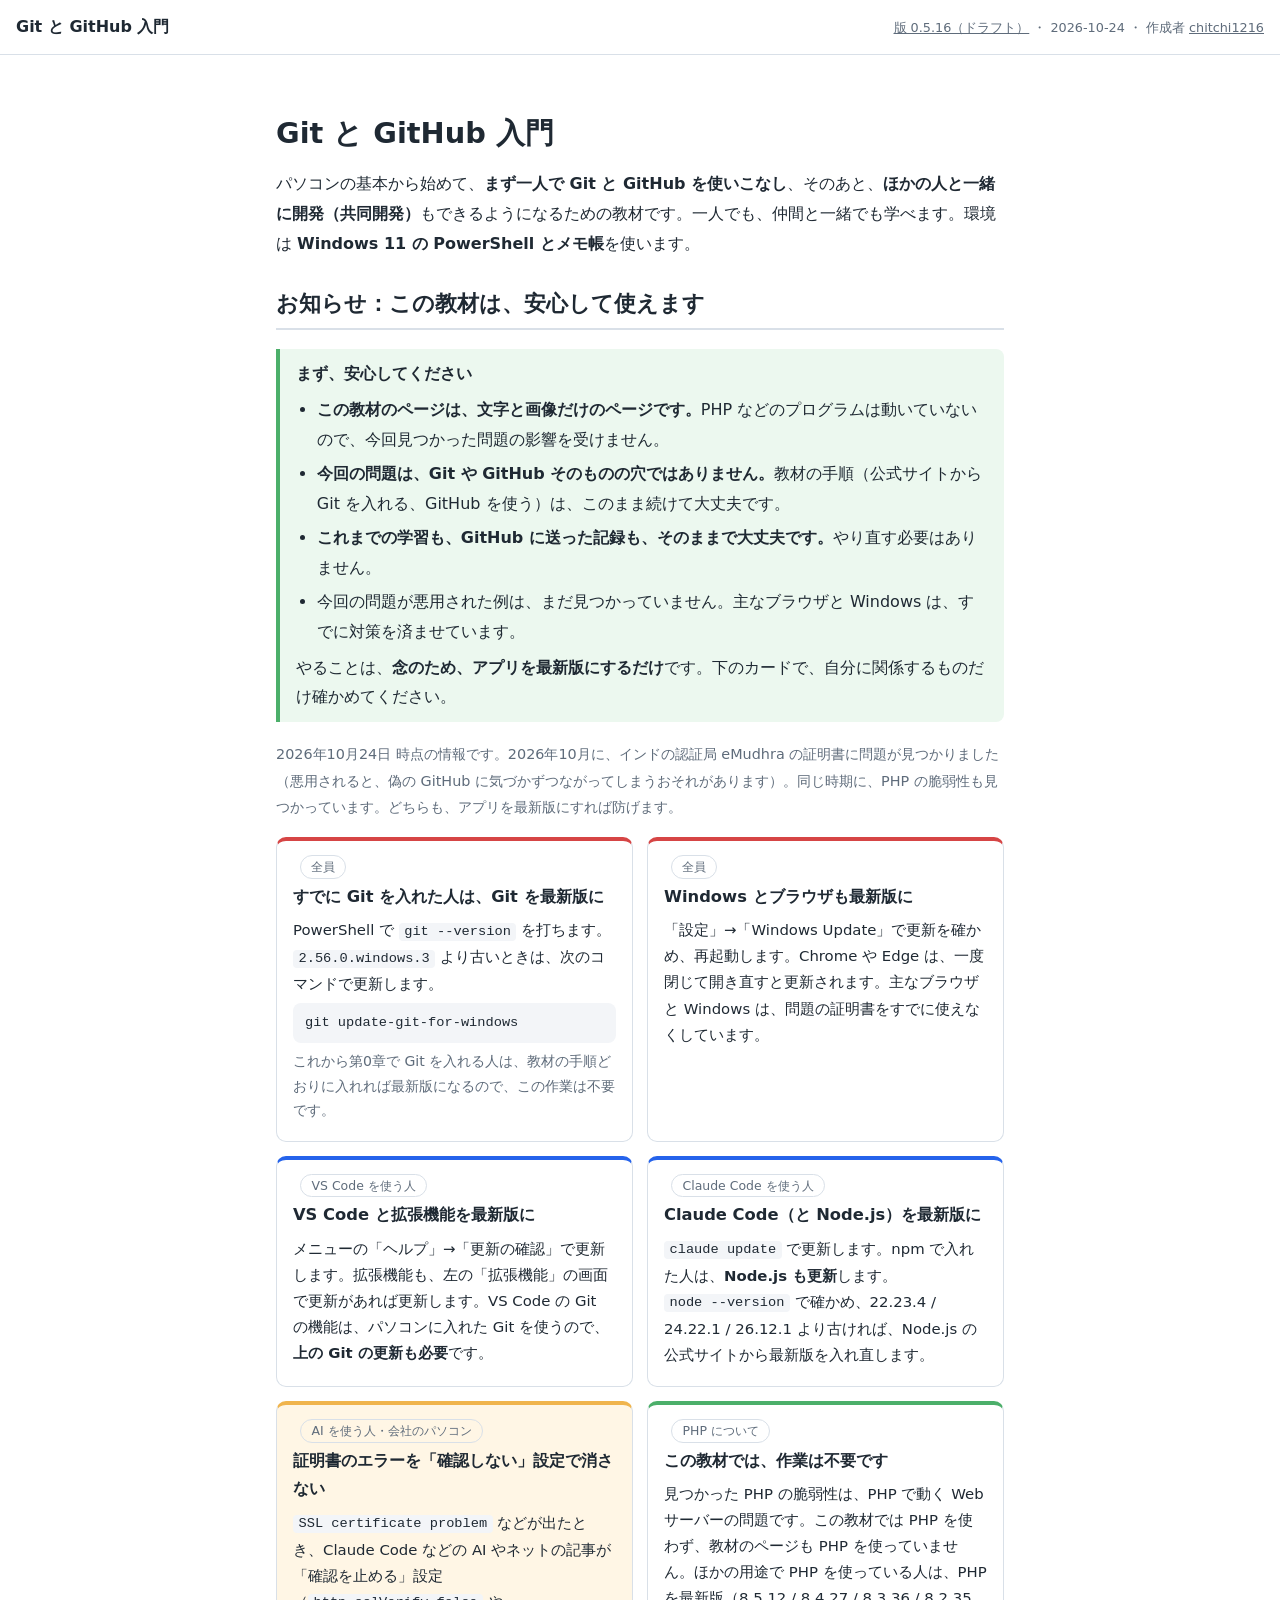
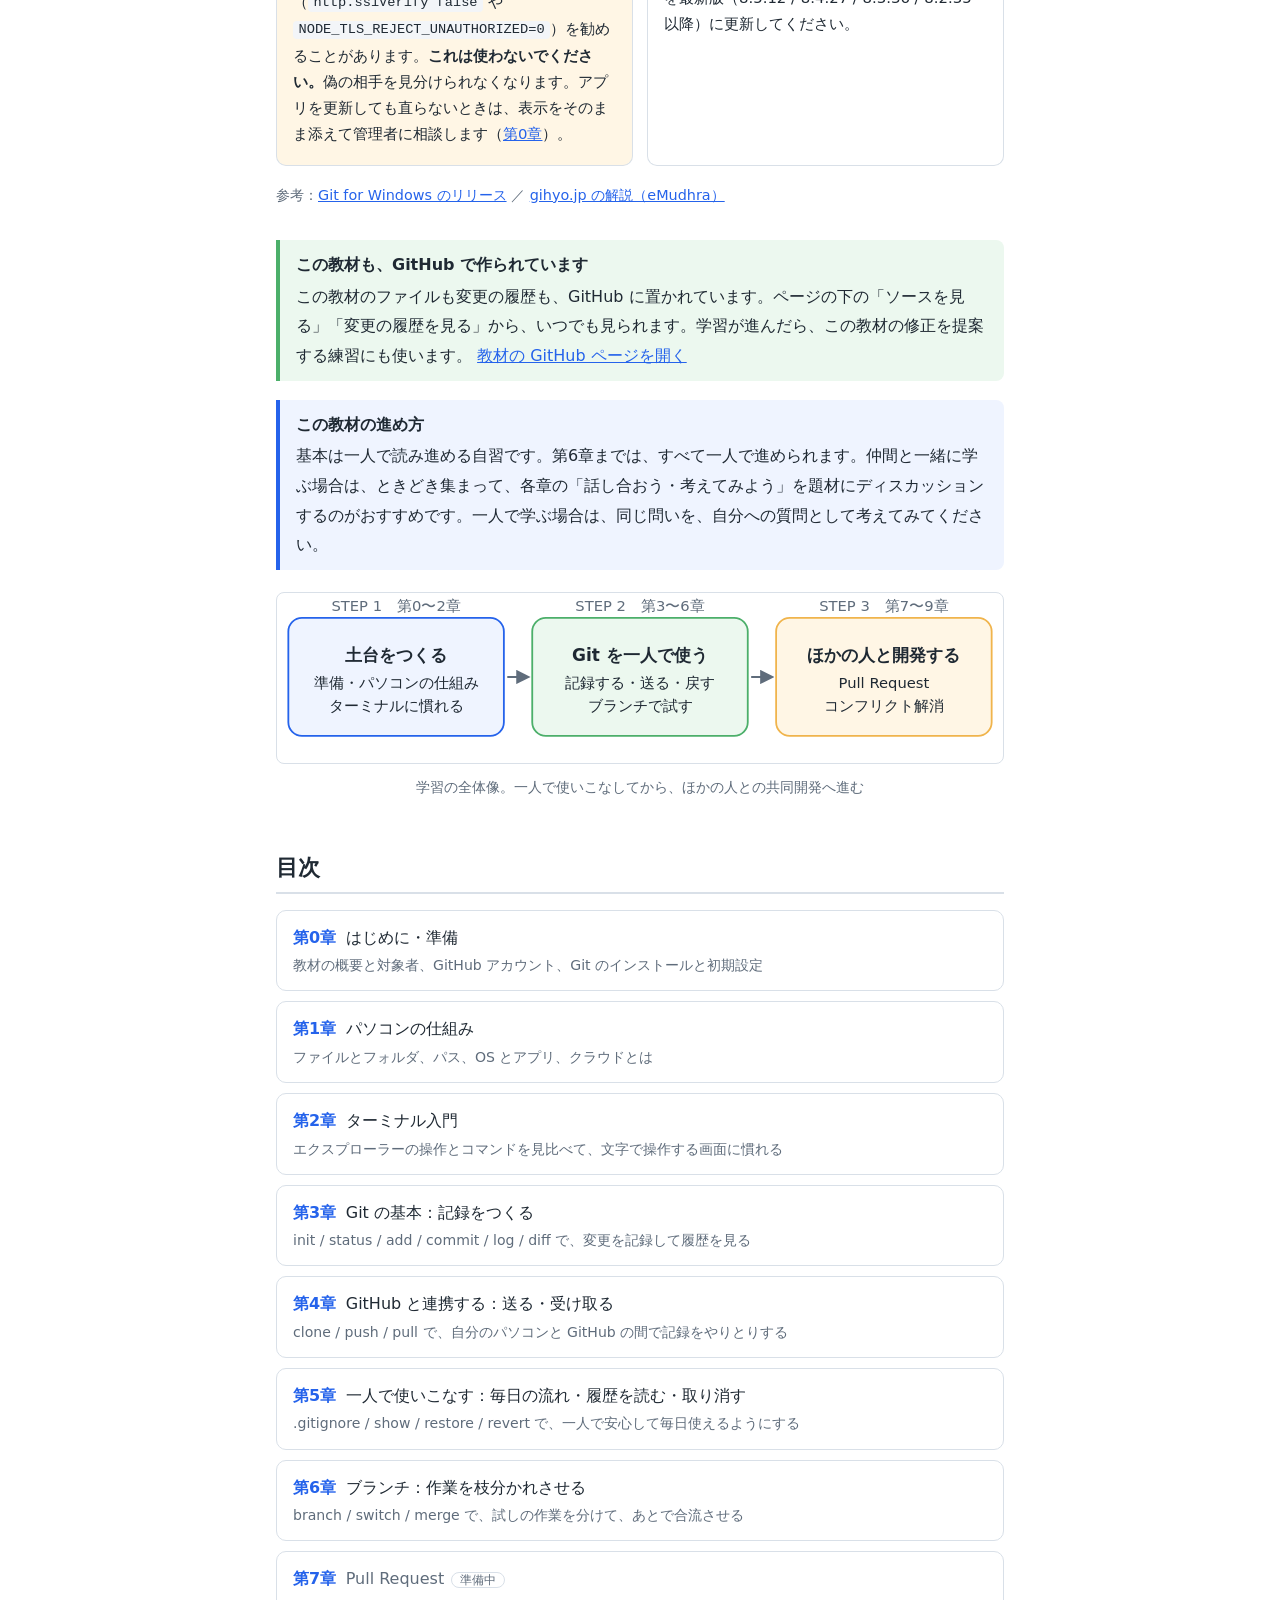
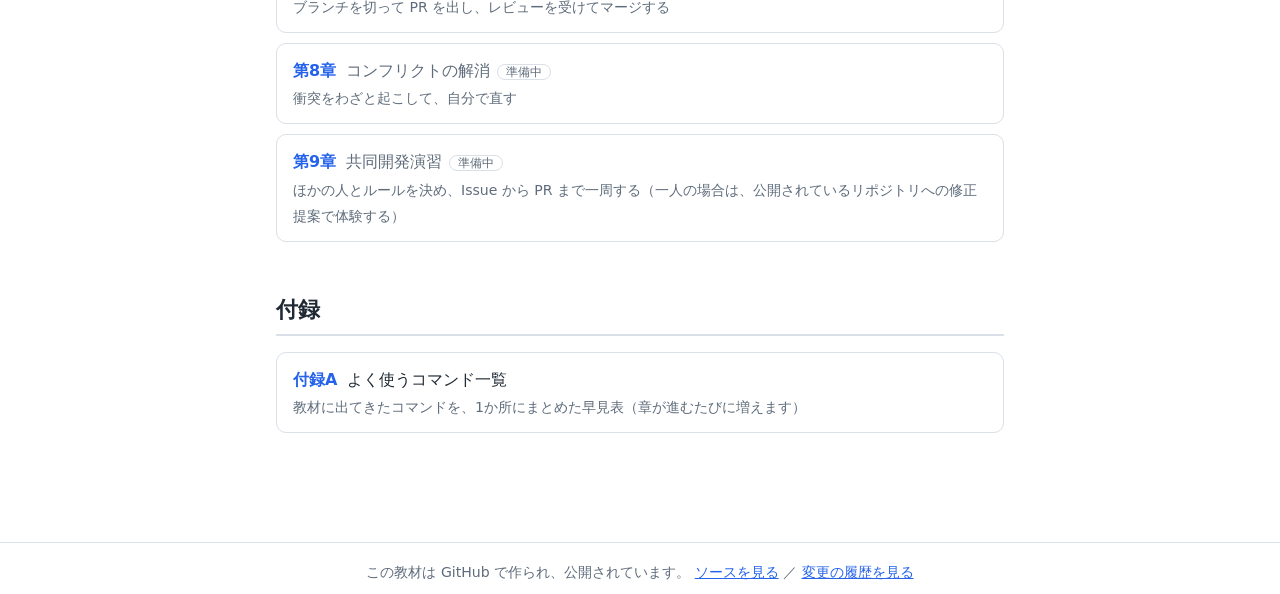
==== docs/index.html @ c2fca5c4 "トップページのお知らせを、学習する人が安心できる内容に改める（0.5.16） 見出しを「お知らせ：この教材は、安心して使えます」に変え、 「まず、安心してください」の囲みを追加した。教材のページは P" ====
<!doctype html>
<html lang="ja">
<head>
<meta charset="utf-8">
<meta name="viewport" content="width=device-width, initial-scale=1">
<title>Git と GitHub 入門</title>
<link rel="icon" href="favicon.svg" type="image/svg+xml">
<link rel="icon" href="favicon.png" sizes="32x32" type="image/png">
<link rel="stylesheet" href="style.css">
</head>
<body>
<header class="site"><a class="title" href="index.html">Git と GitHub 入門</a><span class="ver"><!--ver--><a href="https://github.com/chitchi1216/git-github-textbook/blob/main/CHANGELOG.md">版 0.5.16（ドラフト）</a> ・ 2026-10-24 ・ 作成者 <a href="https://github.com/chitchi1216">chitchi1216</a><!--/ver--></span></header>
<main class="wrap">
  <h1>Git と GitHub 入門</h1>
  <p>パソコンの基本から始めて、<strong>まず一人で Git と GitHub を使いこなし</strong>、そのあと、<strong>ほかの人と一緒に開発（共同開発）</strong>もできるようになるための教材です。一人でも、仲間と一緒でも学べます。環境は <strong>Windows 11 の PowerShell とメモ帳</strong>を使います。</p>

  <section class="notice" aria-labelledby="notice-2026-10">
    <h2 id="notice-2026-10">お知らせ：この教材は、安心して使えます</h2>
    <div class="box ok reassure">
      <strong class="title">まず、安心してください</strong>
      <ul>
        <li><strong>この教材のページは、文字と画像だけのページです。</strong>PHP などのプログラムは動いていないので、今回見つかった問題の影響を受けません。</li>
        <li><strong>今回の問題は、Git や GitHub そのものの穴ではありません。</strong>教材の手順（公式サイトから Git を入れる、GitHub を使う）は、このまま続けて大丈夫です。</li>
        <li><strong>これまでの学習も、GitHub に送った記録も、そのままで大丈夫です。</strong>やり直す必要はありません。</li>
        <li>今回の問題が悪用された例は、まだ見つかっていません。主なブラウザと Windows は、すでに対策を済ませています。</li>
      </ul>
      やることは、<strong>念のため、アプリを最新版にするだけ</strong>です。下のカードで、自分に関係するものだけ確かめてください。
    </div>
    <p class="meta">2026年10月24日 時点の情報です。2026年10月に、インドの認証局 eMudhra の証明書に問題が見つかりました（悪用されると、偽の GitHub に気づかずつながってしまうおそれがあります）。同じ時期に、PHP の脆弱性も見つかっています。どちらも、アプリを最新版にすれば防げます。</p>
    <div class="cards">
      <div class="card must">
        <span class="tag">全員</span>
        <strong class="title">すでに Git を入れた人は、Git を最新版に</strong>
        <p>PowerShell で <code>git --version</code> を打ちます。<code>2.56.0.windows.3</code> より古いときは、次のコマンドで更新します。</p>
        <pre><code>git update-git-for-windows</code></pre>
        <p class="note">これから第0章で Git を入れる人は、教材の手順どおりに入れれば最新版になるので、この作業は不要です。</p>
      </div>
      <div class="card must">
        <span class="tag">全員</span>
        <strong class="title">Windows とブラウザも最新版に</strong>
        <p>「設定」→「Windows Update」で更新を確かめ、再起動します。Chrome や Edge は、一度閉じて開き直すと更新されます。主なブラウザと Windows は、問題の証明書をすでに使えなくしています。</p>
      </div>
      <div class="card">
        <span class="tag">VS Code を使う人</span>
        <strong class="title">VS Code と拡張機能を最新版に</strong>
        <p>メニューの「ヘルプ」→「更新の確認」で更新します。拡張機能も、左の「拡張機能」の画面で更新があれば更新します。VS Code の Git の機能は、パソコンに入れた Git を使うので、<strong>上の Git の更新も必要</strong>です。</p>
      </div>
      <div class="card">
        <span class="tag">Claude Code を使う人</span>
        <strong class="title">Claude Code（と Node.js）を最新版に</strong>
        <p><code>claude update</code> で更新します。npm で入れた人は、<strong>Node.js も更新</strong>します。<code>node --version</code> で確かめ、22.23.4 / 24.22.1 / 26.12.1 より古ければ、Node.js の公式サイトから最新版を入れ直します。</p>
      </div>
      <div class="card warn">
        <span class="tag">AI を使う人・会社のパソコン</span>
        <strong class="title">証明書のエラーを「確認しない」設定で消さない</strong>
        <p><code>SSL certificate problem</code> などが出たとき、Claude Code などの AI やネットの記事が「確認を止める」設定（<code>http.sslVerify false</code> や <code>NODE_TLS_REJECT_UNAUTHORIZED=0</code>）を勧めることがあります。<strong>これは使わないでください。</strong>偽の相手を見分けられなくなります。アプリを更新しても直らないときは、表示をそのまま添えて管理者に相談します（<a href="chapter-00.html#work-pc">第0章</a>）。</p>
      </div>
      <div class="card ok">
        <span class="tag">PHP について</span>
        <strong class="title">この教材では、作業は不要です</strong>
        <p>見つかった PHP の脆弱性は、PHP で動く Web サーバーの問題です。この教材では PHP を使わず、教材のページも PHP を使っていません。ほかの用途で PHP を使っている人は、PHP を最新版（8.5.12 / 8.4.27 / 8.3.36 / 8.2.35 以降）に更新してください。</p>
      </div>
    </div>
    <p class="meta">参考：<a href="https://github.com/git-for-windows/git/releases">Git for Windows のリリース</a> ／ <a href="https://gihyo.jp/article/2026/10/emudhra-ca-key-compromise-dev-tools-fixes">gihyo.jp の解説（eMudhra）</a></p>
  </section>

  <div class="box ok">
    <strong class="title">この教材も、GitHub で作られています</strong>
    この教材のファイルも変更の履歴も、GitHub に置かれています。ページの下の「ソースを見る」「変更の履歴を見る」から、いつでも見られます。学習が進んだら、この教材の修正を提案する練習にも使います。
    <a href="https://github.com/chitchi1216/git-github-textbook">教材の GitHub ページを開く</a>
  </div>

  <div class="box">
    <strong class="title">この教材の進め方</strong>
    基本は一人で読み進める自習です。第6章までは、すべて一人で進められます。仲間と一緒に学ぶ場合は、ときどき集まって、各章の「話し合おう・考えてみよう」を題材にディスカッションするのがおすすめです。一人で学ぶ場合は、同じ問いを、自分への質問として考えてみてください。
  </div>

  <figure class="diagram">
    <svg class="d" viewBox="0 0 640 150" role="img" aria-label="学習の全体像">
      <defs><marker id="ar" viewBox="0 0 10 10" refX="8" refY="5" markerWidth="7" markerHeight="7" orient="auto"><path class="arrowhead" d="M0 0 L10 5 L0 10 z"/></marker></defs>
      <rect class="b1" x="10" y="22" width="190" height="104" rx="12"/>
      <text class="t-sm muted" x="105" y="16" text-anchor="middle">STEP 1　第0〜2章</text>
      <text class="t-md" x="105" y="60" text-anchor="middle">土台をつくる</text>
      <text class="t-sm" x="105" y="84" text-anchor="middle">準備・パソコンの仕組み</text>
      <text class="t-sm" x="105" y="104" text-anchor="middle">ターミナルに慣れる</text>
      <rect class="b2" x="225" y="22" width="190" height="104" rx="12"/>
      <text class="t-sm muted" x="320" y="16" text-anchor="middle">STEP 2　第3〜6章</text>
      <text class="t-md" x="320" y="60" text-anchor="middle">Git を一人で使う</text>
      <text class="t-sm" x="320" y="84" text-anchor="middle">記録する・送る・戻す</text>
      <text class="t-sm" x="320" y="104" text-anchor="middle">ブランチで試す</text>
      <rect class="b3" x="440" y="22" width="190" height="104" rx="12"/>
      <text class="t-sm muted" x="535" y="16" text-anchor="middle">STEP 3　第7〜9章</text>
      <text class="t-md" x="535" y="60" text-anchor="middle">ほかの人と開発する</text>
      <text class="t-sm" x="535" y="84" text-anchor="middle">Pull Request</text>
      <text class="t-sm" x="535" y="104" text-anchor="middle">コンフリクト解消</text>
      <path class="ln" d="M203 74 H221" marker-end="url(#ar)"/>
      <path class="ln" d="M418 74 H436" marker-end="url(#ar)"/>
    </svg>
    <figcaption>学習の全体像。一人で使いこなしてから、ほかの人との共同開発へ進む</figcaption>
  </figure>

  <h2>目次</h2>
  <ol class="toc">
    <li><a href="chapter-00.html"><span class="no">第0章</span>はじめに・準備<span class="desc">教材の概要と対象者、GitHub アカウント、Git のインストールと初期設定</span></a></li>
    <li><a href="chapter-01.html"><span class="no">第1章</span>パソコンの仕組み<span class="desc">ファイルとフォルダ、パス、OS とアプリ、クラウドとは</span></a></li>
    <li><a href="chapter-02.html"><span class="no">第2章</span>ターミナル入門<span class="desc">エクスプローラーの操作とコマンドを見比べて、文字で操作する画面に慣れる</span></a></li>
    <li><a href="chapter-03.html"><span class="no">第3章</span>Git の基本：記録をつくる<span class="desc">init / status / add / commit / log / diff で、変更を記録して履歴を見る</span></a></li>
    <li><a href="chapter-04.html"><span class="no">第4章</span>GitHub と連携する：送る・受け取る<span class="desc">clone / push / pull で、自分のパソコンと GitHub の間で記録をやりとりする</span></a></li>
    <li><a href="chapter-05.html"><span class="no">第5章</span>一人で使いこなす：毎日の流れ・履歴を読む・取り消す<span class="desc">.gitignore / show / restore / revert で、一人で安心して毎日使えるようにする</span></a></li>
    <li><a href="chapter-06.html"><span class="no">第6章</span>ブランチ：作業を枝分かれさせる<span class="desc">branch / switch / merge で、試しの作業を分けて、あとで合流させる</span></a></li>
    <li class="soon"><a href="#"><span class="no">第7章</span>Pull Request<span class="tag">準備中</span><span class="desc">ブランチを切って PR を出し、レビューを受けてマージする</span></a></li>
    <li class="soon"><a href="#"><span class="no">第8章</span>コンフリクトの解消<span class="tag">準備中</span><span class="desc">衝突をわざと起こして、自分で直す</span></a></li>
    <li class="soon"><a href="#"><span class="no">第9章</span>共同開発演習<span class="tag">準備中</span><span class="desc">ほかの人とルールを決め、Issue から PR まで一周する（一人の場合は、公開されているリポジトリへの修正提案で体験する）</span></a></li>
  </ol>

  <h2>付録</h2>
  <ul class="toc">
    <li><a href="appendix-commands.html"><span class="no">付録A</span>よく使うコマンド一覧<span class="desc">教材に出てきたコマンドを、1か所にまとめた早見表（章が進むたびに増えます）</span></a></li>
  </ul>
</main>
<footer class="site-foot">
  この教材は GitHub で作られ、公開されています。
  <a href="https://github.com/chitchi1216/git-github-textbook">ソースを見る</a> ／
  <a href="https://github.com/chitchi1216/git-github-textbook/commits/main">変更の履歴を見る</a>
</footer>
</body>
</html>
---- docs/style.css ----
/* 日本語フォントは「\」を「¥」の形で描くことがあるため、「\」だけ別フォントで描く */
@font-face {
  font-family: "bs-fix";
  src: url("fonts/backslash.woff2") format("woff2"), local("Consolas"), local("Cascadia Mono");
  unicode-range: U+005C;
}
:root {
  --bg: #ffffff;
  --fg: #1f2933;
  --muted: #5f6c7b;
  --accent: #2563eb;
  --accent-bg: #eff4ff;
  --border: #d9e0e8;
  --code-bg: #f3f5f8;
  --warn-bg: #fff6e5;
  --warn-border: #f0b44c;
  --ok-bg: #ecf8ef;
  --ok-border: #4caf6a;
}
@media (prefers-color-scheme: dark) {
  :root {
    --bg: #14181d;
    --fg: #e6eaef;
    --muted: #9aa7b5;
    --accent: #7aa7ff;
    --accent-bg: #1c2638;
    --border: #2d3640;
    --code-bg: #1d232b;
    --warn-bg: #2b2414;
    --warn-border: #b98a2f;
    --ok-bg: #16261b;
    --ok-border: #3f8f58;
  }
}
* { box-sizing: border-box; }
body {
  margin: 0;
  background: var(--bg);
  color: var(--fg);
  font-family: "bs-fix", "Yu Gothic UI", "Meiryo", system-ui, sans-serif;
  line-height: 1.85;
}
.wrap { max-width: 760px; margin: 0 auto; padding: 24px 16px 64px; }
header.site { border-bottom: 1px solid var(--border); padding: 12px 16px; }
header.site a { color: var(--fg); text-decoration: none; font-weight: bold; }
h1 { font-size: 1.8rem; line-height: 1.4; margin: 1.2em 0 .4em; }
h2 { font-size: 1.35rem; margin: 2.2em 0 .6em; padding-bottom: .2em; border-bottom: 2px solid var(--border); }
h3 { font-size: 1.1rem; margin: 1.6em 0 .4em; }
a { color: var(--accent); }
code { background: var(--code-bg); padding: .1em .4em; border-radius: 4px; font-family: "bs-fix", Consolas, "Cascadia Mono", monospace; font-size: .92em; }
pre { font-family: "bs-fix", Consolas, "Cascadia Mono", monospace; background: var(--code-bg); padding: 12px 14px; border-radius: 8px; overflow-x: auto; line-height: 1.6; }
pre code { padding: 0; background: none; }
table { border-collapse: collapse; width: 100%; margin: 1em 0; font-size: .95rem; }
th, td { border: 1px solid var(--border); padding: 8px 10px; text-align: left; vertical-align: top; }
th { background: var(--code-bg); }
.meta { color: var(--muted); font-size: .9rem; }
.box { border-left: 4px solid var(--accent); background: var(--accent-bg); padding: 10px 16px; border-radius: 0 8px 8px 0; margin: 1.2em 0; }
.box.warn { border-color: var(--warn-border); background: var(--warn-bg); }
.box.ok { border-color: var(--ok-border); background: var(--ok-bg); }
.box strong.title { display: block; margin-bottom: 2px; }
.goals li { margin: .2em 0; }
details { border: 1px solid var(--border); border-radius: 8px; padding: 8px 14px; margin: .8em 0; }
details summary { cursor: pointer; font-weight: bold; }
figure { margin: 1.4em 0; }
figure svg { width: 100%; height: auto; background: var(--code-bg); border-radius: 8px; }
figcaption { color: var(--muted); font-size: .88rem; text-align: center; }
.screenshot { border: 2px dashed var(--border); border-radius: 8px; padding: 28px 12px; text-align: center; color: var(--muted); margin: 1em 0; font-size: .9rem; }
nav.pager { display: flex; justify-content: space-between; gap: 12px; margin-top: 3em; padding-top: 16px; border-top: 1px solid var(--border); }
.toc { list-style: none; padding: 0; }
.toc li { border: 1px solid var(--border); border-radius: 10px; margin: 10px 0; }
.toc a { display: block; padding: 12px 16px; text-decoration: none; color: var(--fg); }
.toc .no { color: var(--accent); font-weight: bold; margin-right: .6em; }
.toc .desc { display: block; color: var(--muted); font-size: .88rem; }
.toc li.soon a { color: var(--muted); pointer-events: none; }
.tag { font-size: .75rem; border: 1px solid var(--border); border-radius: 999px; padding: 0 8px; margin-left: .6em; color: var(--muted); }

/* ---- 図解 (SVG) ---- */
figure.diagram svg { background: transparent; border: 1px solid var(--border); }
.d text { fill: var(--fg); font-family: "bs-fix", "Yu Gothic UI", "Meiryo", system-ui, sans-serif; font-size: 14px; }
.d .t-lg { font-size: 18px; font-weight: bold; }
.d .t-md { font-size: 15px; font-weight: bold; }
.d .t-sm { font-size: 13px; }
.d .t-mono { font-family: "bs-fix", Consolas, "Cascadia Mono", monospace; font-size: 17px; }
.d .muted { fill: var(--muted); }
.d .b1 { fill: var(--accent-bg); stroke: var(--accent); stroke-width: 1.6; }
.d .b2 { fill: var(--ok-bg); stroke: var(--ok-border); stroke-width: 1.6; }
.d .b3 { fill: var(--warn-bg); stroke: var(--warn-border); stroke-width: 1.6; }
.d .b0 { fill: var(--code-bg); stroke: var(--border); stroke-width: 1.4; }
.d .ln { stroke: var(--muted); stroke-width: 1.8; fill: none; }
.d .arrowhead { fill: var(--muted); }

/* ---- スクリーンショット差し込み枠 ---- */
figure.shot img { display: block; max-width: 100%; height: auto; margin: 0 auto; border: 1px solid var(--border); border-radius: 8px; }
figure.shot.missing img { display: none; }
figure.shot.missing::before {
  content: "（スクリーンショットを準備中）";
  display: block; border: 2px dashed var(--border); border-radius: 8px;
  padding: 28px 12px; text-align: center; color: var(--muted); font-size: .9rem;
}

/* ---- ターミナル表示のイメージ ---- */
pre.term { background: #012456; color: #f2f2f2; border-radius: 8px; padding: 14px 16px; line-height: 1.6; }
pre.term .ps { color: #f2f2f2; }
pre.term .out { color: #c0d4ee; }

@media (prefers-color-scheme: dark) {
  .d .b1 { fill: #27406b; stroke: #8fb4ff; }
  .d .b2 { fill: #22523a; stroke: #6fd08f; }
  .d .b3 { fill: #5f4a17; stroke: #e8b04a; }
  .d .b0 { fill: #313b48; stroke: #5b6877; }
  .d .ln { stroke: #aab6c4; }
  .d .arrowhead { fill: #aab6c4; }
  .d .muted { fill: #b4bfcc; }
}

table.ok-ng td.ok { color: var(--ok-border); font-weight: bold; }
table.ok-ng td.ng { color: #d64545; font-weight: bold; }

/* ---- コーヒーブレイク ---- */
details.coffee { border: 1px solid var(--warn-border); background: var(--warn-bg); border-radius: 10px; padding: 8px 16px; margin: 1.6em 0; }
details.coffee summary { cursor: pointer; font-weight: bold; }
details.coffee summary .skip { font-weight: normal; color: var(--muted); font-size: .85rem; margin-left: .5em; }
details.coffee[open] summary { margin-bottom: .6em; }
details.coffee ol, details.coffee ul { padding-left: 1.4em; }
details.coffee li { margin: .5em 0; }

/* 図の中の「PowerShell 風パネル」は、ライト・ダークどちらでも暗い背景なので、文字は常に明るい色 */
.d text.tw { fill: #f2f2f2; }
.d text.tb { fill: #c0d4ee; }

/* ---- チャレンジ ---- */
.challenge { border: 2px dashed var(--accent); border-radius: 12px; padding: 12px 18px; margin: 1.6em 0; background: var(--accent-bg); }
.challenge > .title { display: block; font-weight: bold; margin-bottom: .3em; }
.challenge details { background: var(--bg); }
.challenge .level { color: var(--warn-border); letter-spacing: .1em; }

/* ---- フッター ---- */
footer.site-foot { border-top: 1px solid var(--border); margin-top: 2em; padding: 16px; text-align: center; color: var(--muted); font-size: .88rem; }

/* ---- 付録（コマンド一覧） ---- */
table.cmds td:first-child { white-space: nowrap; }
table.cmds .soon td { color: var(--muted); }

/* ---- ヘッダー（版・作成者） ---- */
header.site { display: flex; flex-wrap: wrap; justify-content: space-between; align-items: baseline; gap: 4px 16px; }
header.site .ver { color: var(--muted); font-size: .8rem; }
header.site .ver a { color: var(--muted); font-weight: normal; text-decoration: underline; }

/* ---- コマンド名の由来 ---- */
p.etym { color: var(--muted); font-size: .92rem; border-left: 3px solid var(--border); padding-left: .8em; margin: .6em 0; }
.en { color: var(--muted); font-size: .85em; }

table.cmds td.en-col { color: var(--muted); font-size: .88rem; }

/* ---- ボタン風リンク ---- */
a.btn { display: inline-block; background: var(--accent); color: #fff; text-decoration: none; font-weight: bold; padding: 10px 22px; border-radius: 8px; margin: .4em 0; }
@media (prefers-color-scheme: dark) { a.btn { color: #0b1220; } }

table.cmds td a[href^="chapter-"] { white-space: nowrap; }

/* ---- ここで一区切り ---- */
.pause { border-top: 2px dashed var(--border); border-bottom: 2px dashed var(--border); padding: 10px 4px; margin: 2em 0; color: var(--muted); font-size: .92rem; }
.pause strong.title { display: block; color: var(--fg); margin-bottom: 2px; }

/* ---- 申請文・質問文の見本 ---- */
.template { white-space: pre-wrap; background: var(--code-bg); border: 1px solid var(--border); border-radius: 8px; padding: 12px 16px; font-size: .92rem; line-height: 1.7; }

/* ---- トップページのお知らせ（カード） ---- */
.notice { margin: 1.6em 0 2em; }
.notice h2 { margin-top: 1em; }
.cards { display: grid; grid-template-columns: repeat(auto-fit, minmax(260px, 1fr)); gap: 14px; margin: 1em 0; }
.card { border: 1px solid var(--border); border-top: 4px solid var(--accent); border-radius: 10px; padding: 12px 16px; background: var(--bg); font-size: .93rem; line-height: 1.75; min-width: 0; }
.card.must { border-top-color: #d64545; }
.card.warn { border-top-color: var(--warn-border); background: var(--warn-bg); }
.card.ok { border-top-color: var(--ok-border); }
.card .tag { display: inline-block; font-size: .78rem; color: var(--muted); border: 1px solid var(--border); border-radius: 999px; padding: 0 10px; margin-bottom: 4px; }
.card strong.title { display: block; font-size: 1.02rem; margin-bottom: 4px; }
.card p { margin: .4em 0; }
.card pre { margin: .4em 0; padding: 8px 12px; }
.card p code { white-space: nowrap; }
.card .note { color: var(--muted); font-size: .88rem; }
.notice .reassure ul { margin: .4em 0; padding-left: 1.3em; }
.notice .reassure li { margin: .3em 0; }
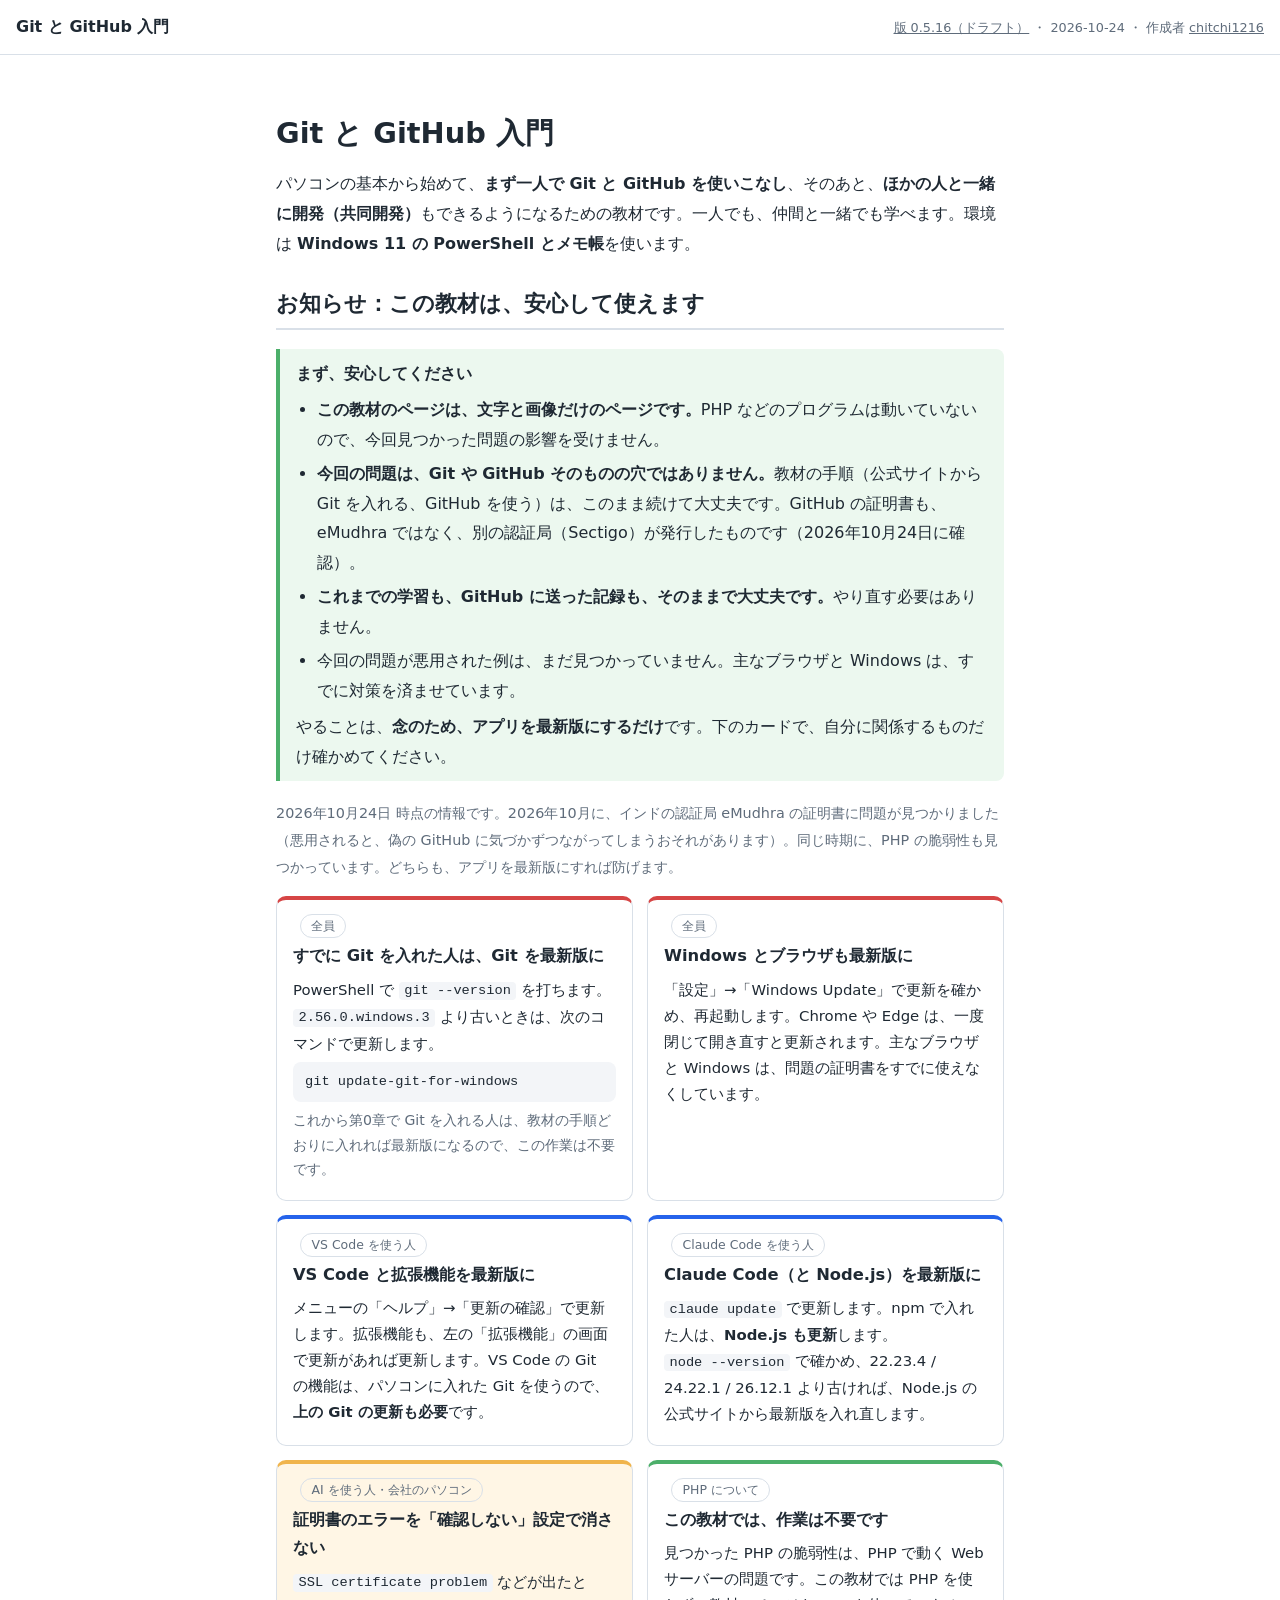
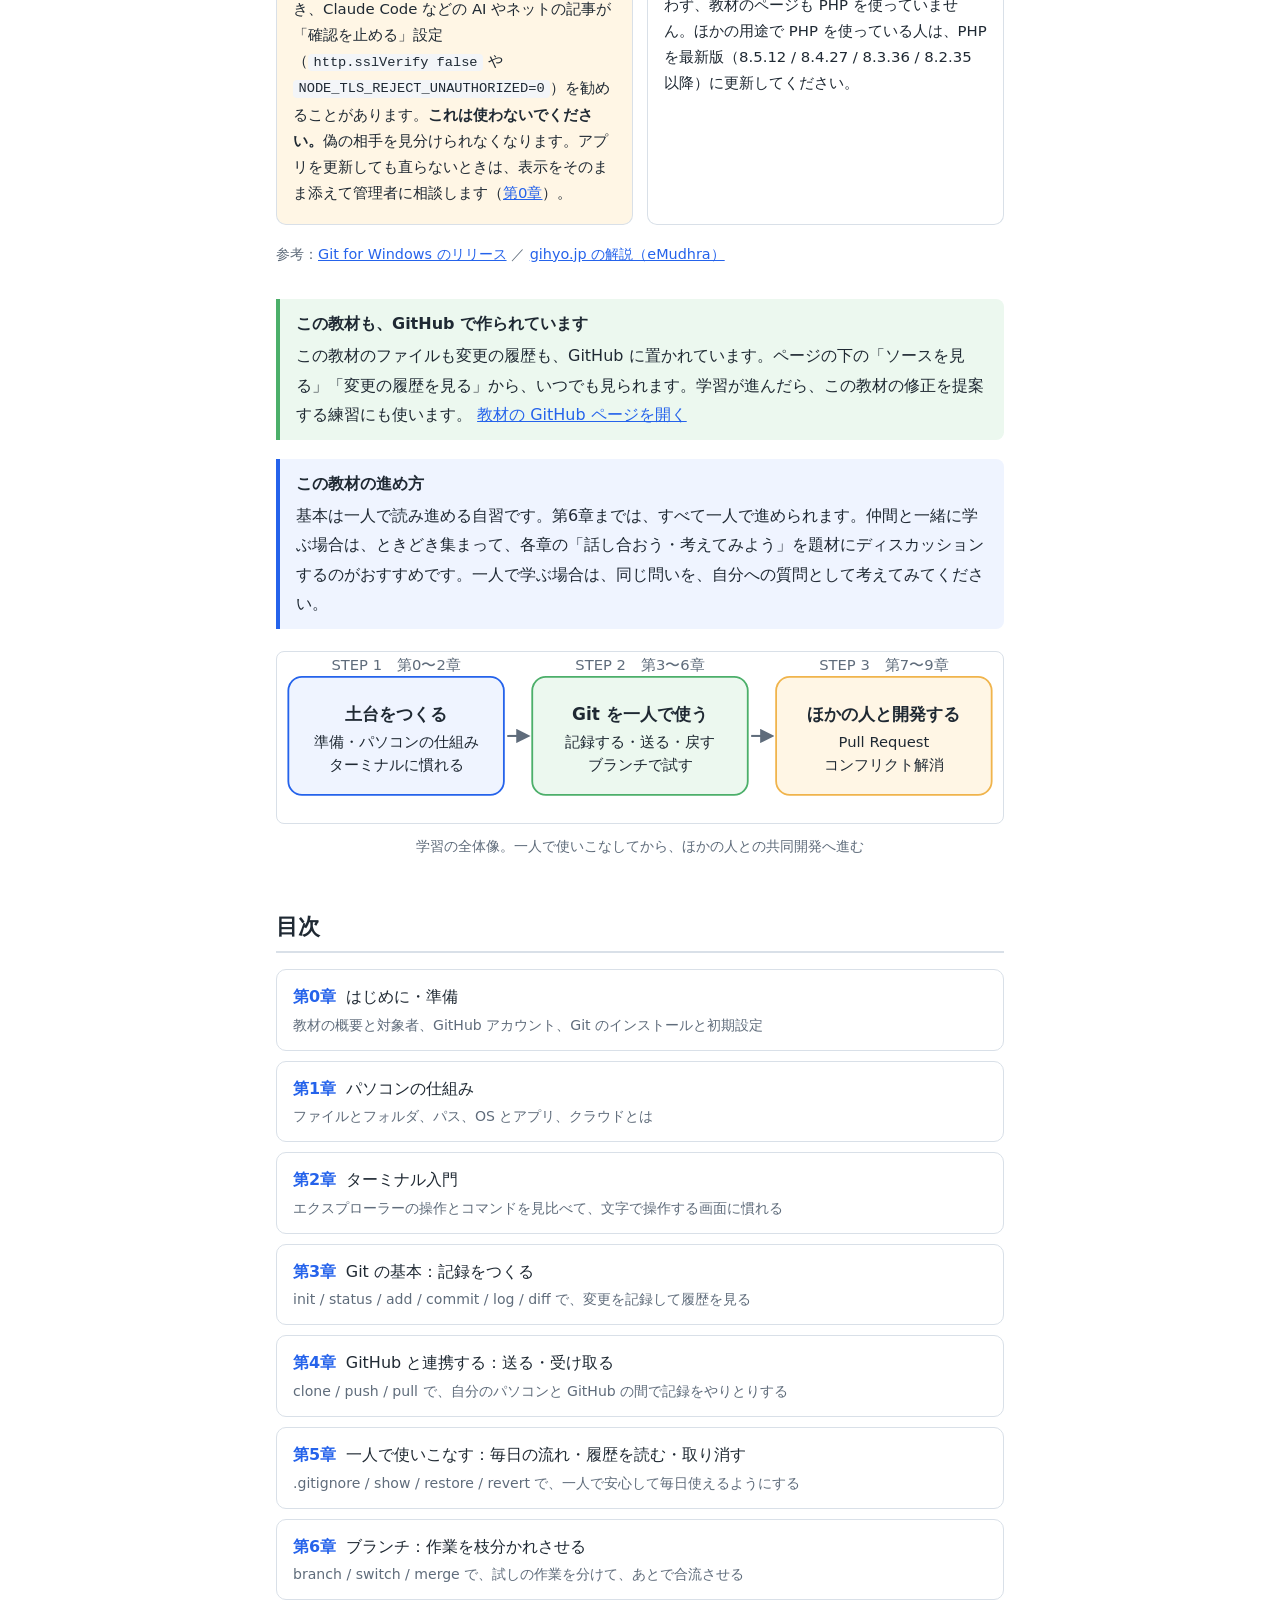
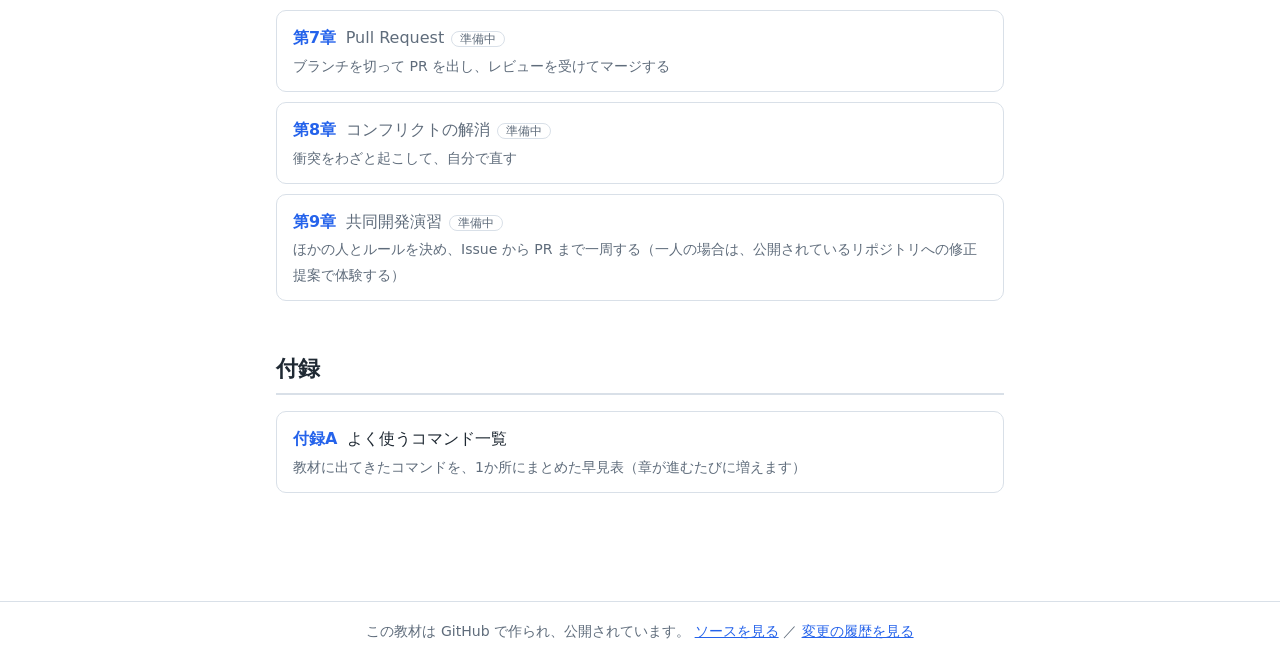
==== commit 664c9f6c: "お知らせに、GitHub の証明書は eMudhra ではなく Sectigo の発行であることを追記 2026年10月24日に、ブラウザの証明書ビューアーで github.com の証明書を確認した" ====
--- a/docs/index.html
+++ b/docs/index.html
@@ -20,7 +20,7 @@
       <strong class="title">まず、安心してください</strong>
       <ul>
         <li><strong>この教材のページは、文字と画像だけのページです。</strong>PHP などのプログラムは動いていないので、今回見つかった問題の影響を受けません。</li>
-        <li><strong>今回の問題は、Git や GitHub そのものの穴ではありません。</strong>教材の手順（公式サイトから Git を入れる、GitHub を使う）は、このまま続けて大丈夫です。</li>
+        <li><strong>今回の問題は、Git や GitHub そのものの穴ではありません。</strong>教材の手順（公式サイトから Git を入れる、GitHub を使う）は、このまま続けて大丈夫です。GitHub の証明書も、eMudhra ではなく、別の認証局（Sectigo）が発行したものです（2026年10月24日に確認）。</li>
         <li><strong>これまでの学習も、GitHub に送った記録も、そのままで大丈夫です。</strong>やり直す必要はありません。</li>
         <li>今回の問題が悪用された例は、まだ見つかっていません。主なブラウザと Windows は、すでに対策を済ませています。</li>
       </ul>
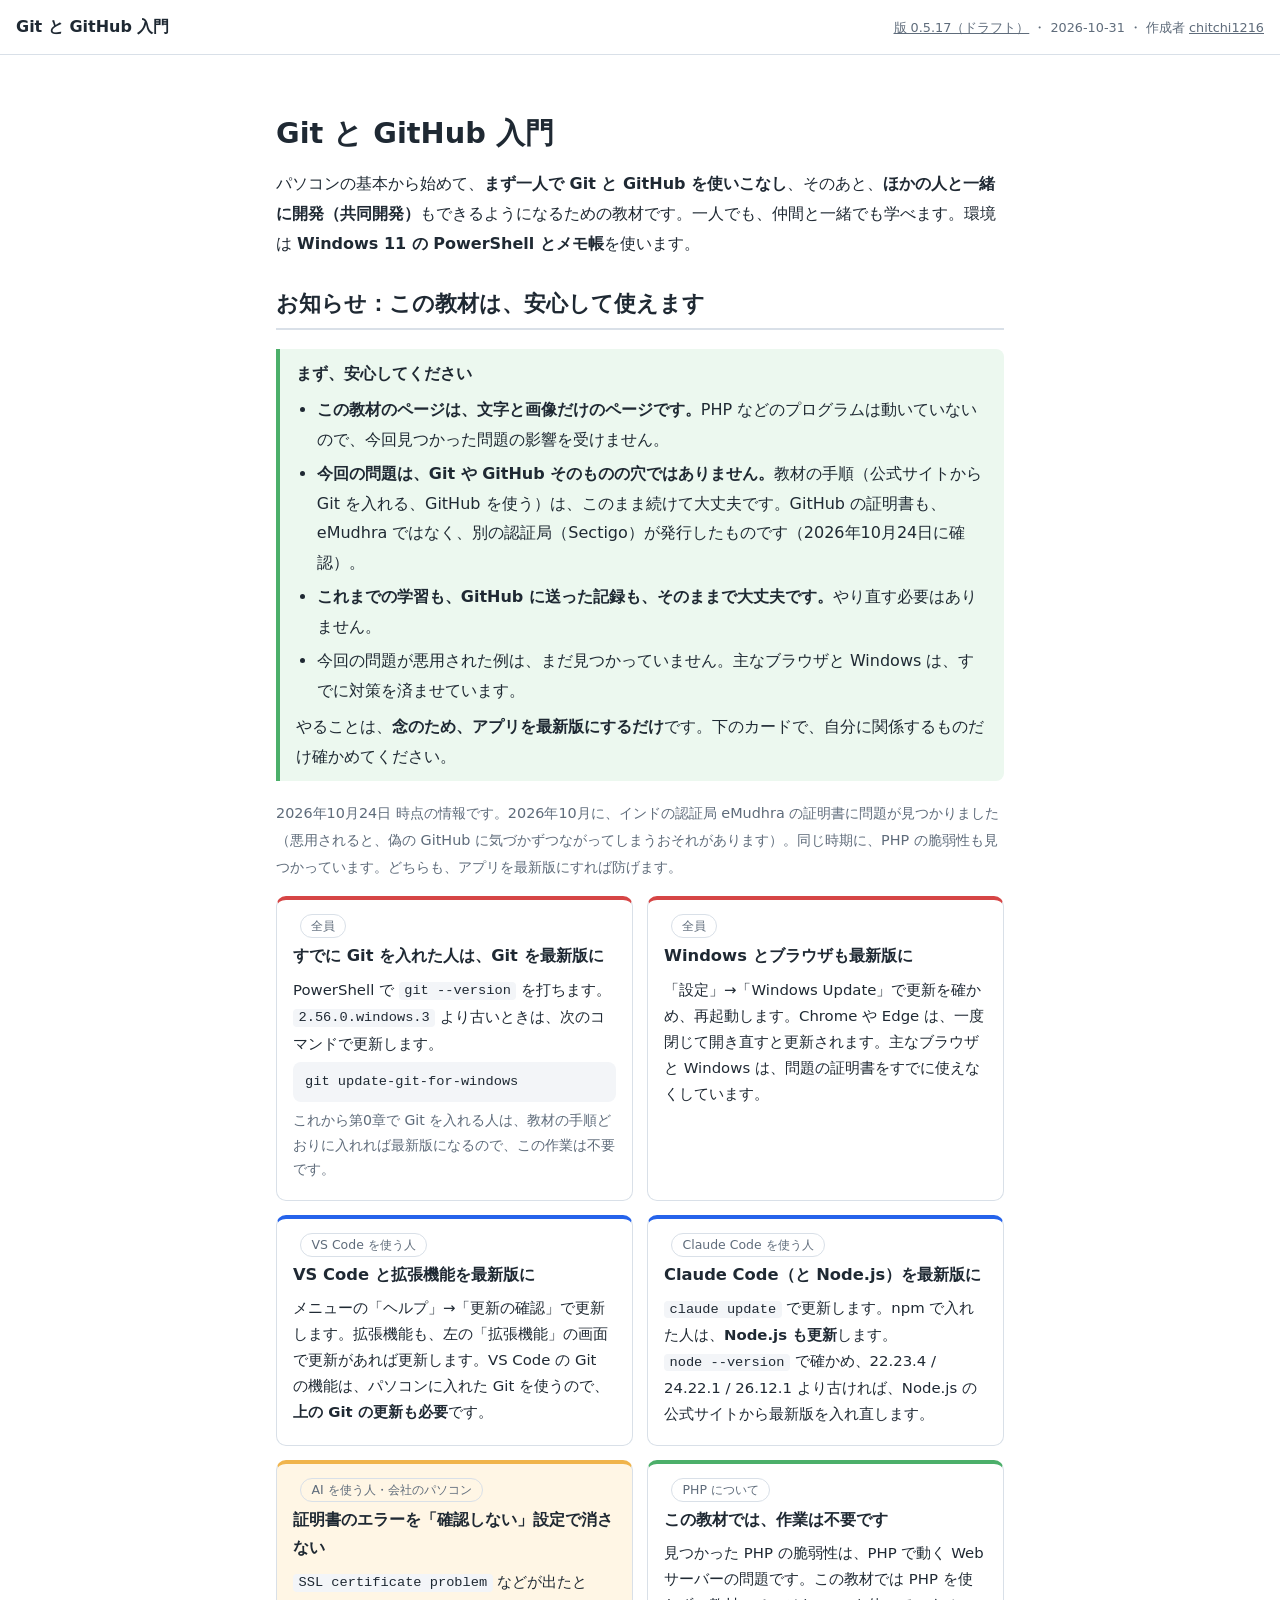
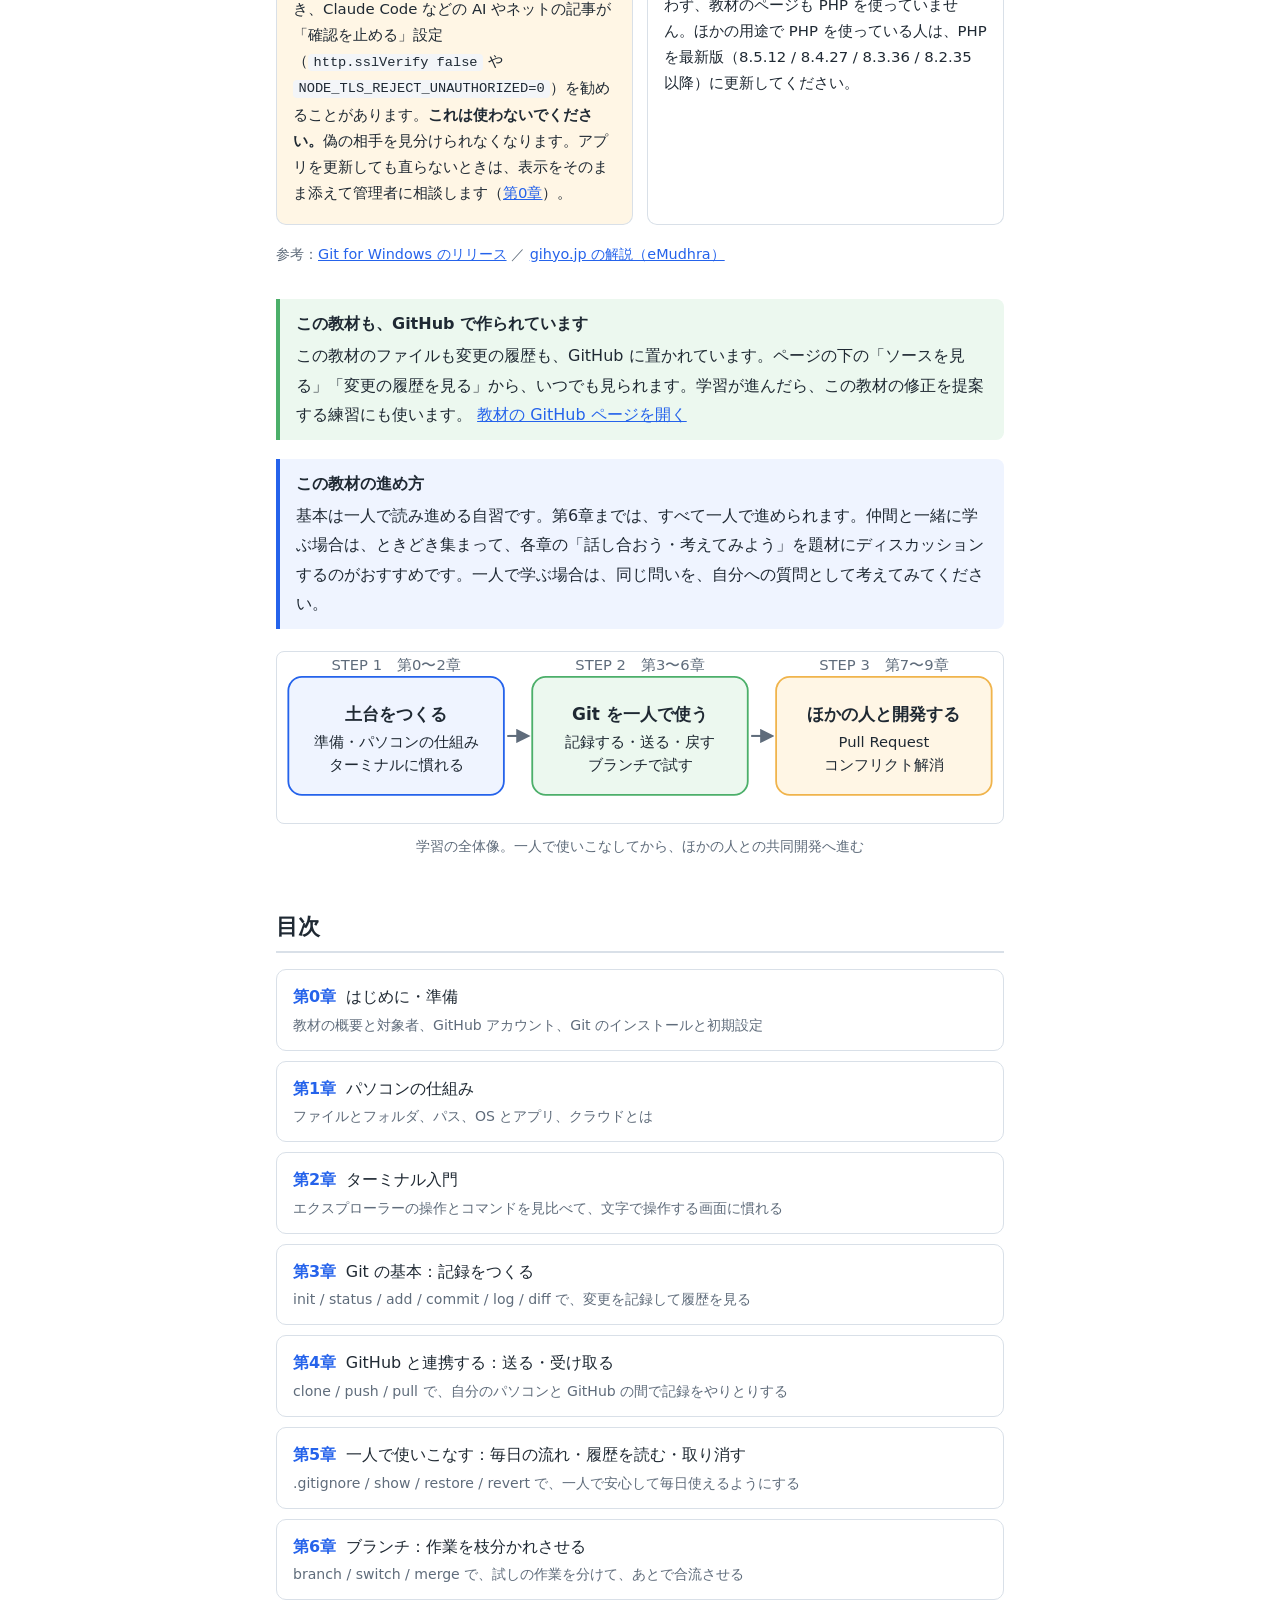
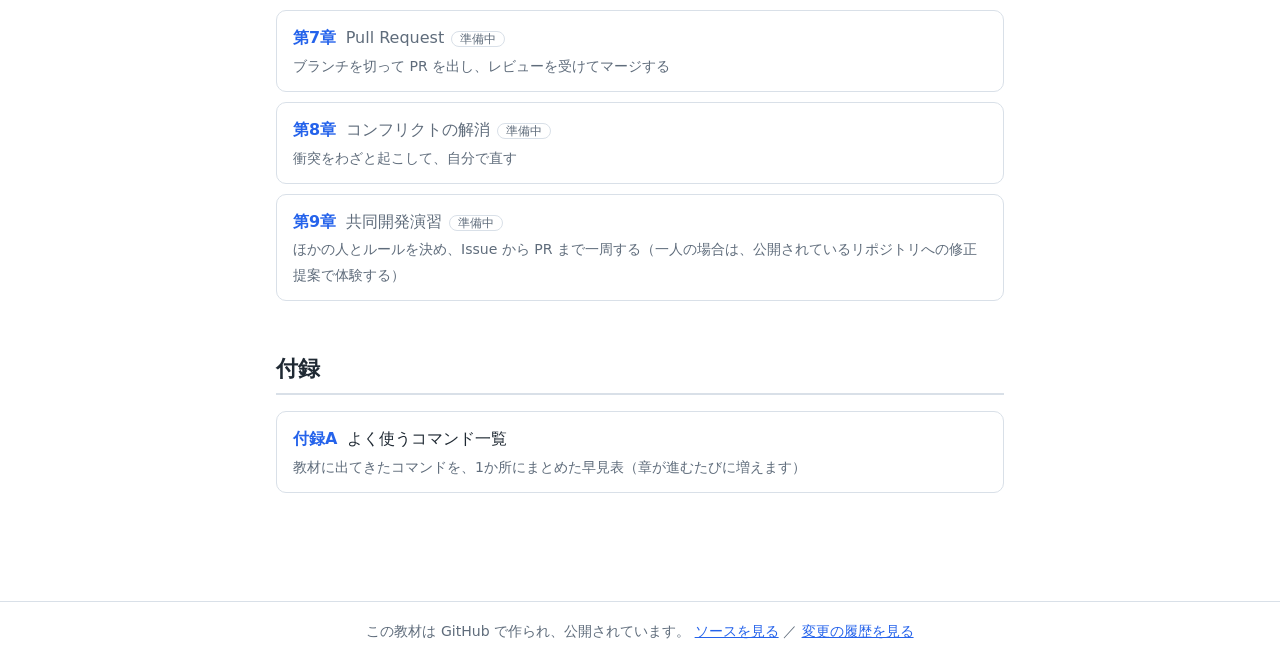
==== commit 04c09d46: "版の更新ツールに入力検証と HTML エスケープを追加（0.5.17） セキュリティ監査 F-03 への対応。教材の本文は変更なし。  - 版（大.中.小）・日付（YYYY-MM-DD、実在日）・ラベ" ====
--- a/docs/index.html
+++ b/docs/index.html
@@ -9,7 +9,7 @@
 <link rel="stylesheet" href="style.css">
 </head>
 <body>
-<header class="site"><a class="title" href="index.html">Git と GitHub 入門</a><span class="ver"><!--ver--><a href="https://github.com/chitchi1216/git-github-textbook/blob/main/CHANGELOG.md">版 0.5.16（ドラフト）</a> ・ 2026-10-24 ・ 作成者 <a href="https://github.com/chitchi1216">chitchi1216</a><!--/ver--></span></header>
+<header class="site"><a class="title" href="index.html">Git と GitHub 入門</a><span class="ver"><!--ver--><a href="https://github.com/chitchi1216/git-github-textbook/blob/main/CHANGELOG.md">版 0.5.17（ドラフト）</a> ・ 2026-10-31 ・ 作成者 <a href="https://github.com/chitchi1216">chitchi1216</a><!--/ver--></span></header>
 <main class="wrap">
   <h1>Git と GitHub 入門</h1>
   <p>パソコンの基本から始めて、<strong>まず一人で Git と GitHub を使いこなし</strong>、そのあと、<strong>ほかの人と一緒に開発（共同開発）</strong>もできるようになるための教材です。一人でも、仲間と一緒でも学べます。環境は <strong>Windows 11 の PowerShell とメモ帳</strong>を使います。</p>
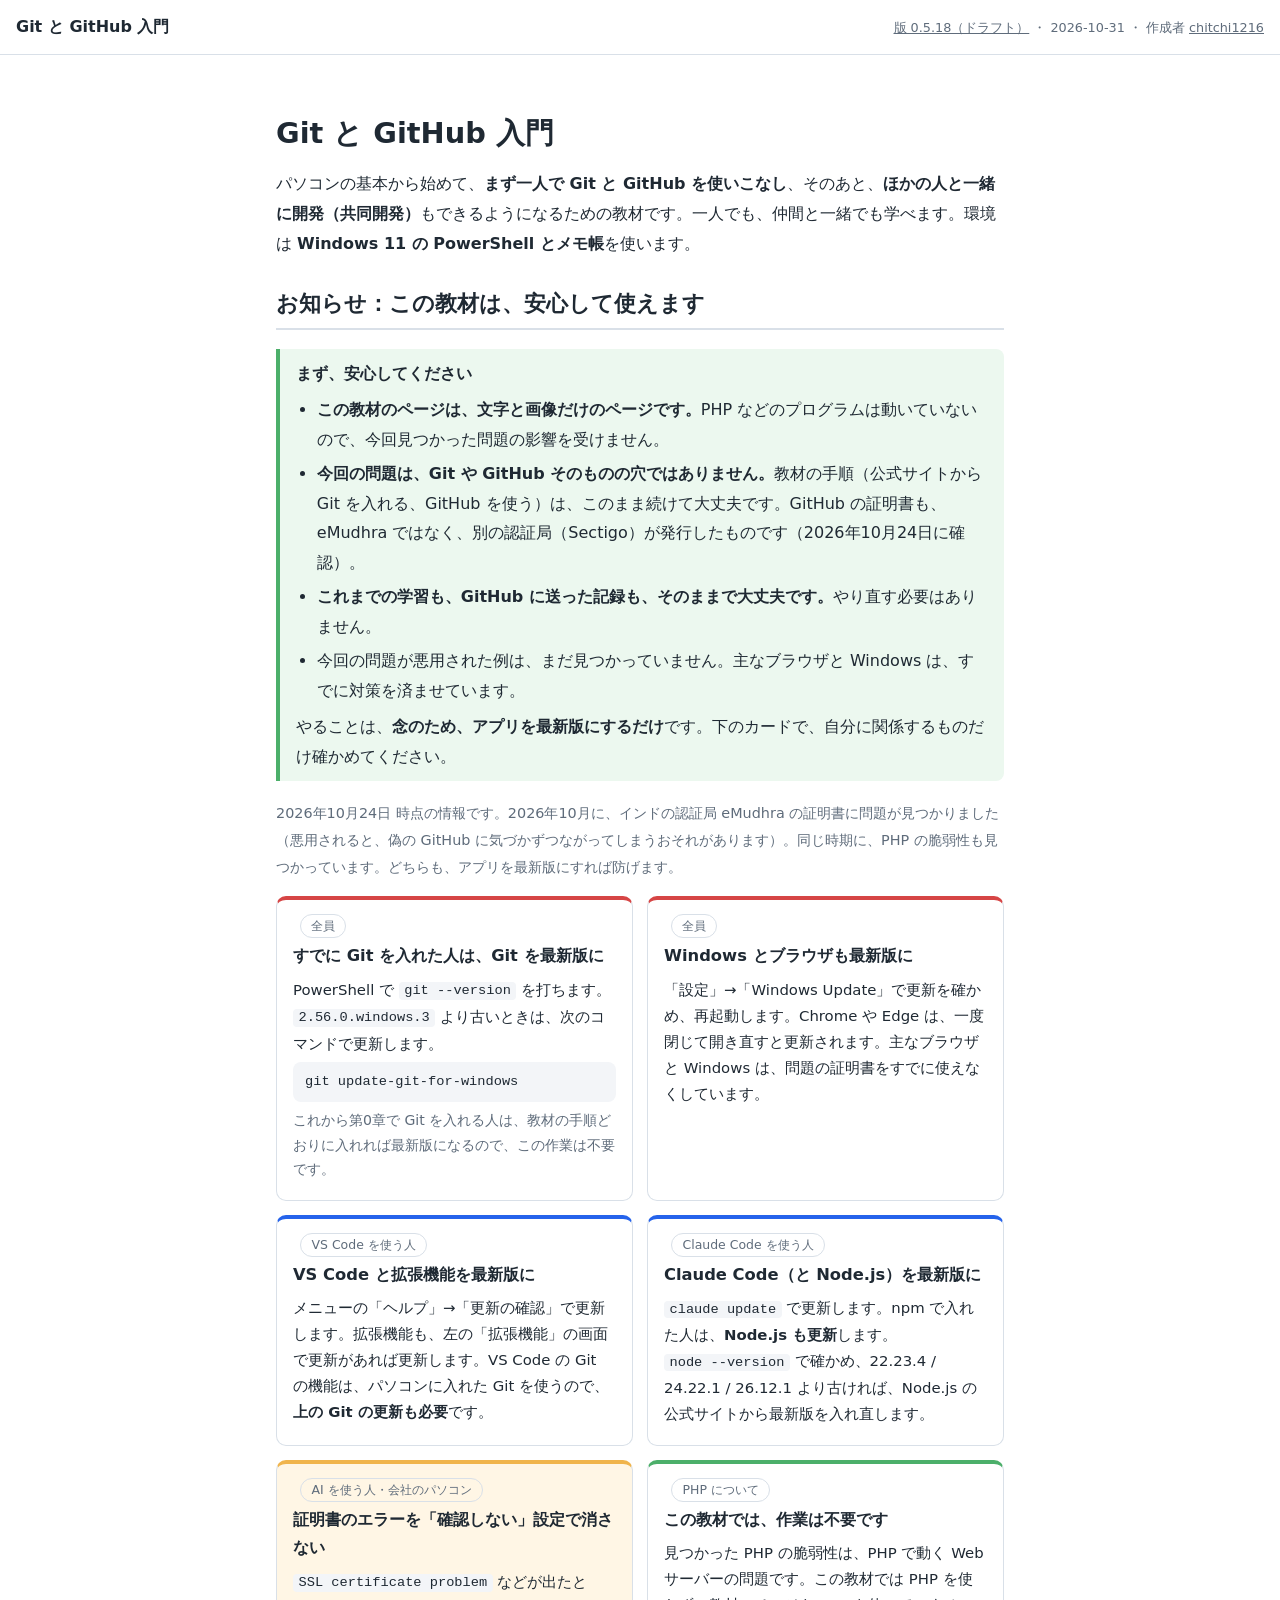
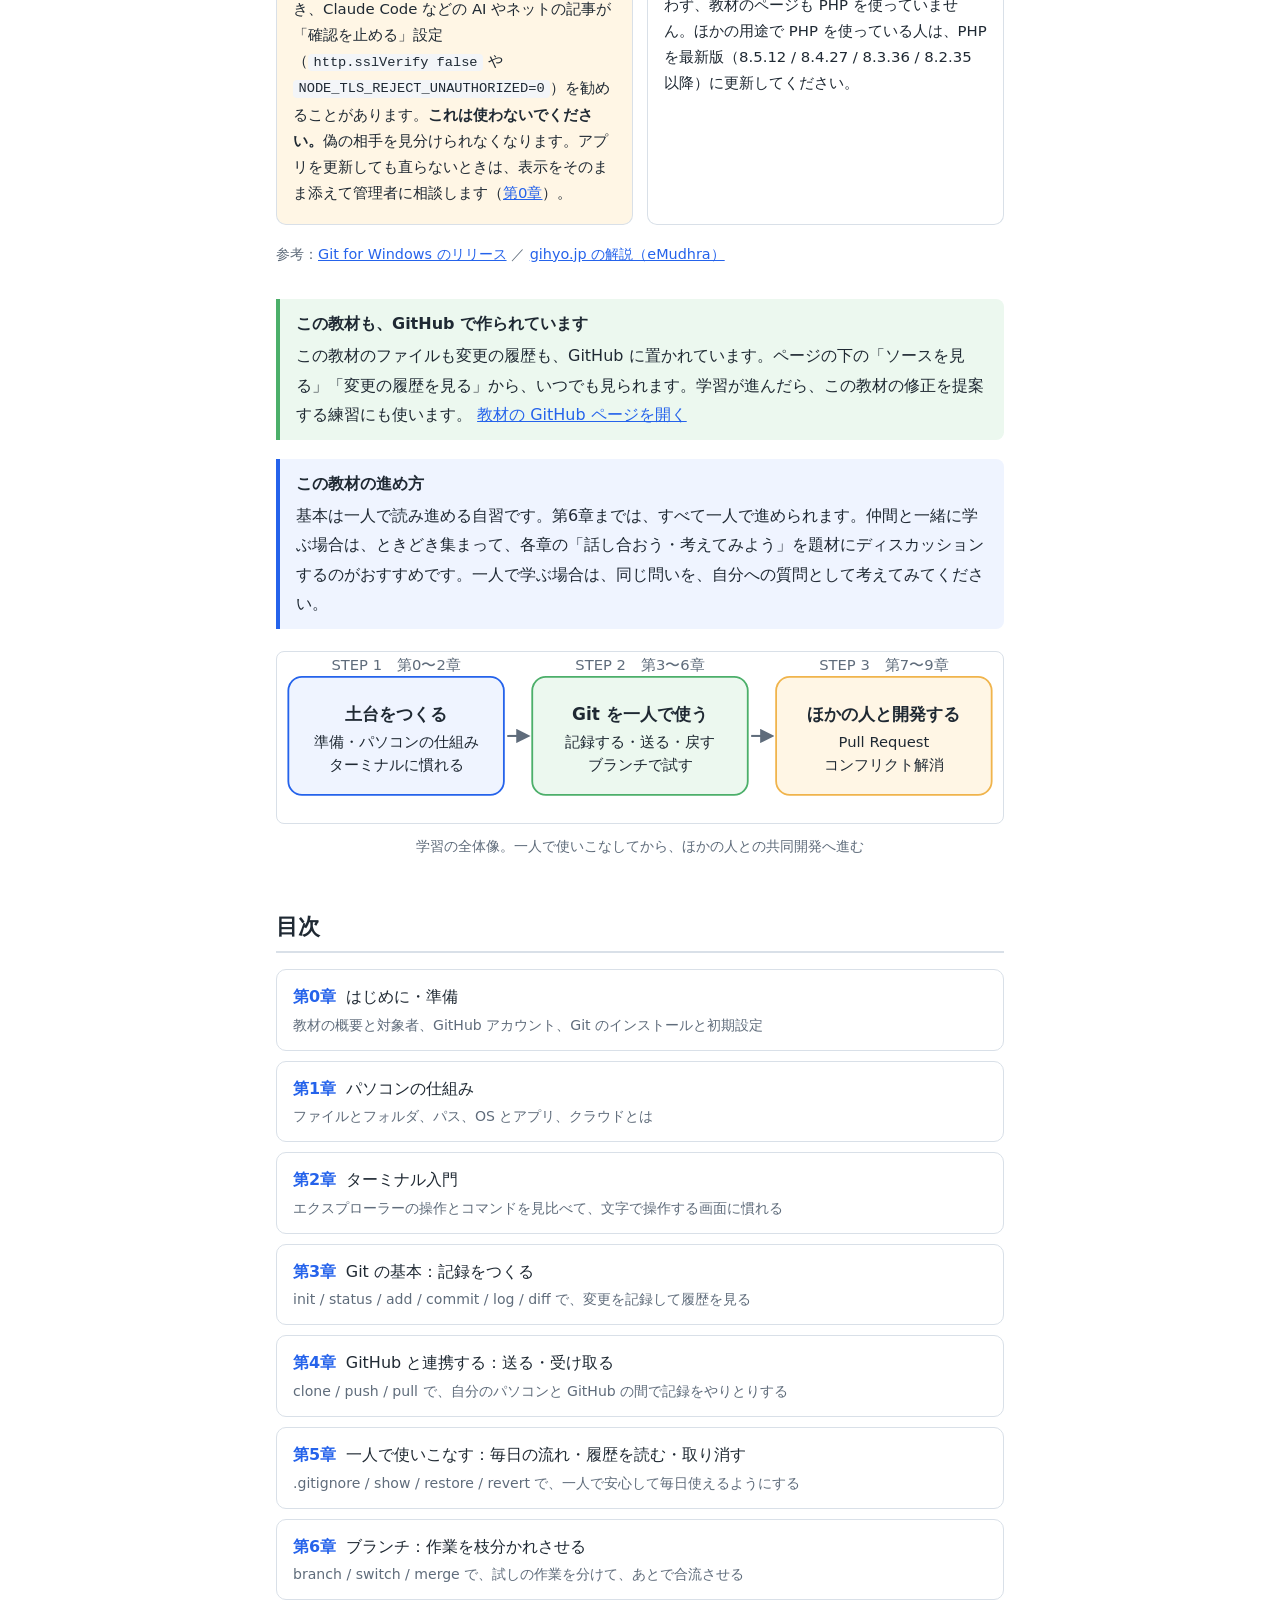
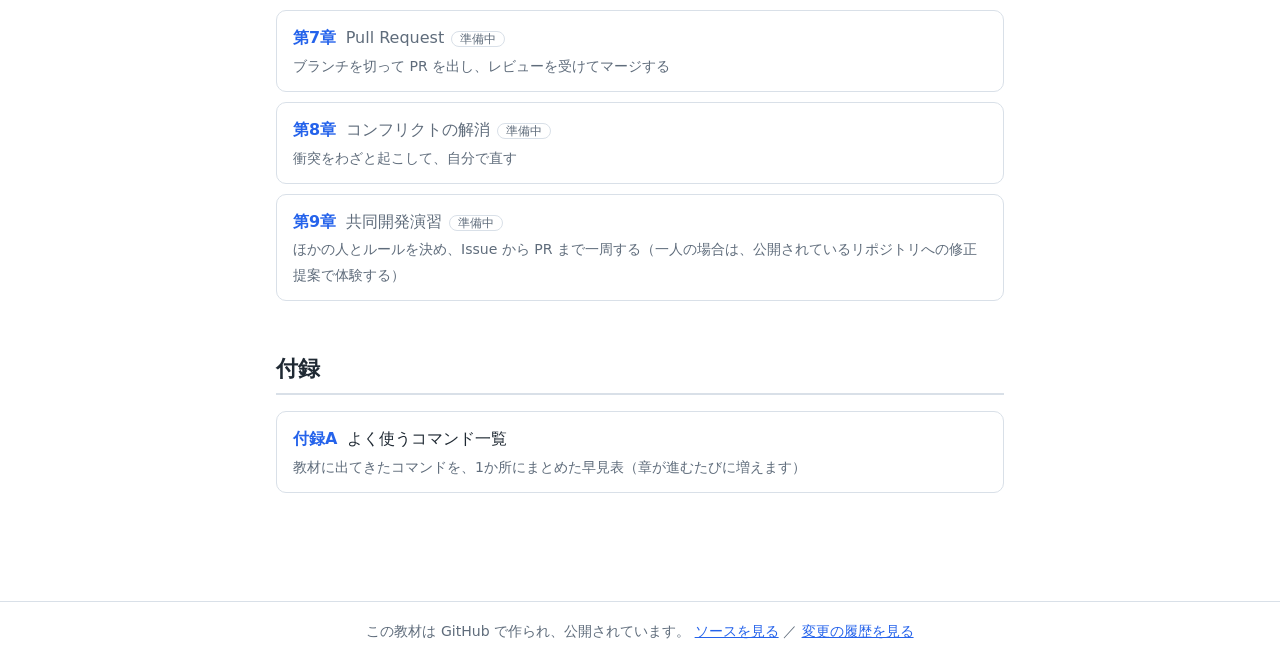
==== commit 83bb7cce: "第0章の事前アンケートの節を、終了のお知らせに改める（0.5.18） 事前アンケートを終了したため、教材から回答の導線をなくした。  - 第0章 0-5 を「事前アンケートは、終了しました」に改め、フ" ====
--- a/docs/index.html
+++ b/docs/index.html
@@ -9,7 +9,7 @@
 <link rel="stylesheet" href="style.css">
 </head>
 <body>
-<header class="site"><a class="title" href="index.html">Git と GitHub 入門</a><span class="ver"><!--ver--><a href="https://github.com/chitchi1216/git-github-textbook/blob/main/CHANGELOG.md">版 0.5.17（ドラフト）</a> ・ 2026-10-31 ・ 作成者 <a href="https://github.com/chitchi1216">chitchi1216</a><!--/ver--></span></header>
+<header class="site"><a class="title" href="index.html">Git と GitHub 入門</a><span class="ver"><!--ver--><a href="https://github.com/chitchi1216/git-github-textbook/blob/main/CHANGELOG.md">版 0.5.18（ドラフト）</a> ・ 2026-10-31 ・ 作成者 <a href="https://github.com/chitchi1216">chitchi1216</a><!--/ver--></span></header>
 <main class="wrap">
   <h1>Git と GitHub 入門</h1>
   <p>パソコンの基本から始めて、<strong>まず一人で Git と GitHub を使いこなし</strong>、そのあと、<strong>ほかの人と一緒に開発（共同開発）</strong>もできるようになるための教材です。一人でも、仲間と一緒でも学べます。環境は <strong>Windows 11 の PowerShell とメモ帳</strong>を使います。</p>
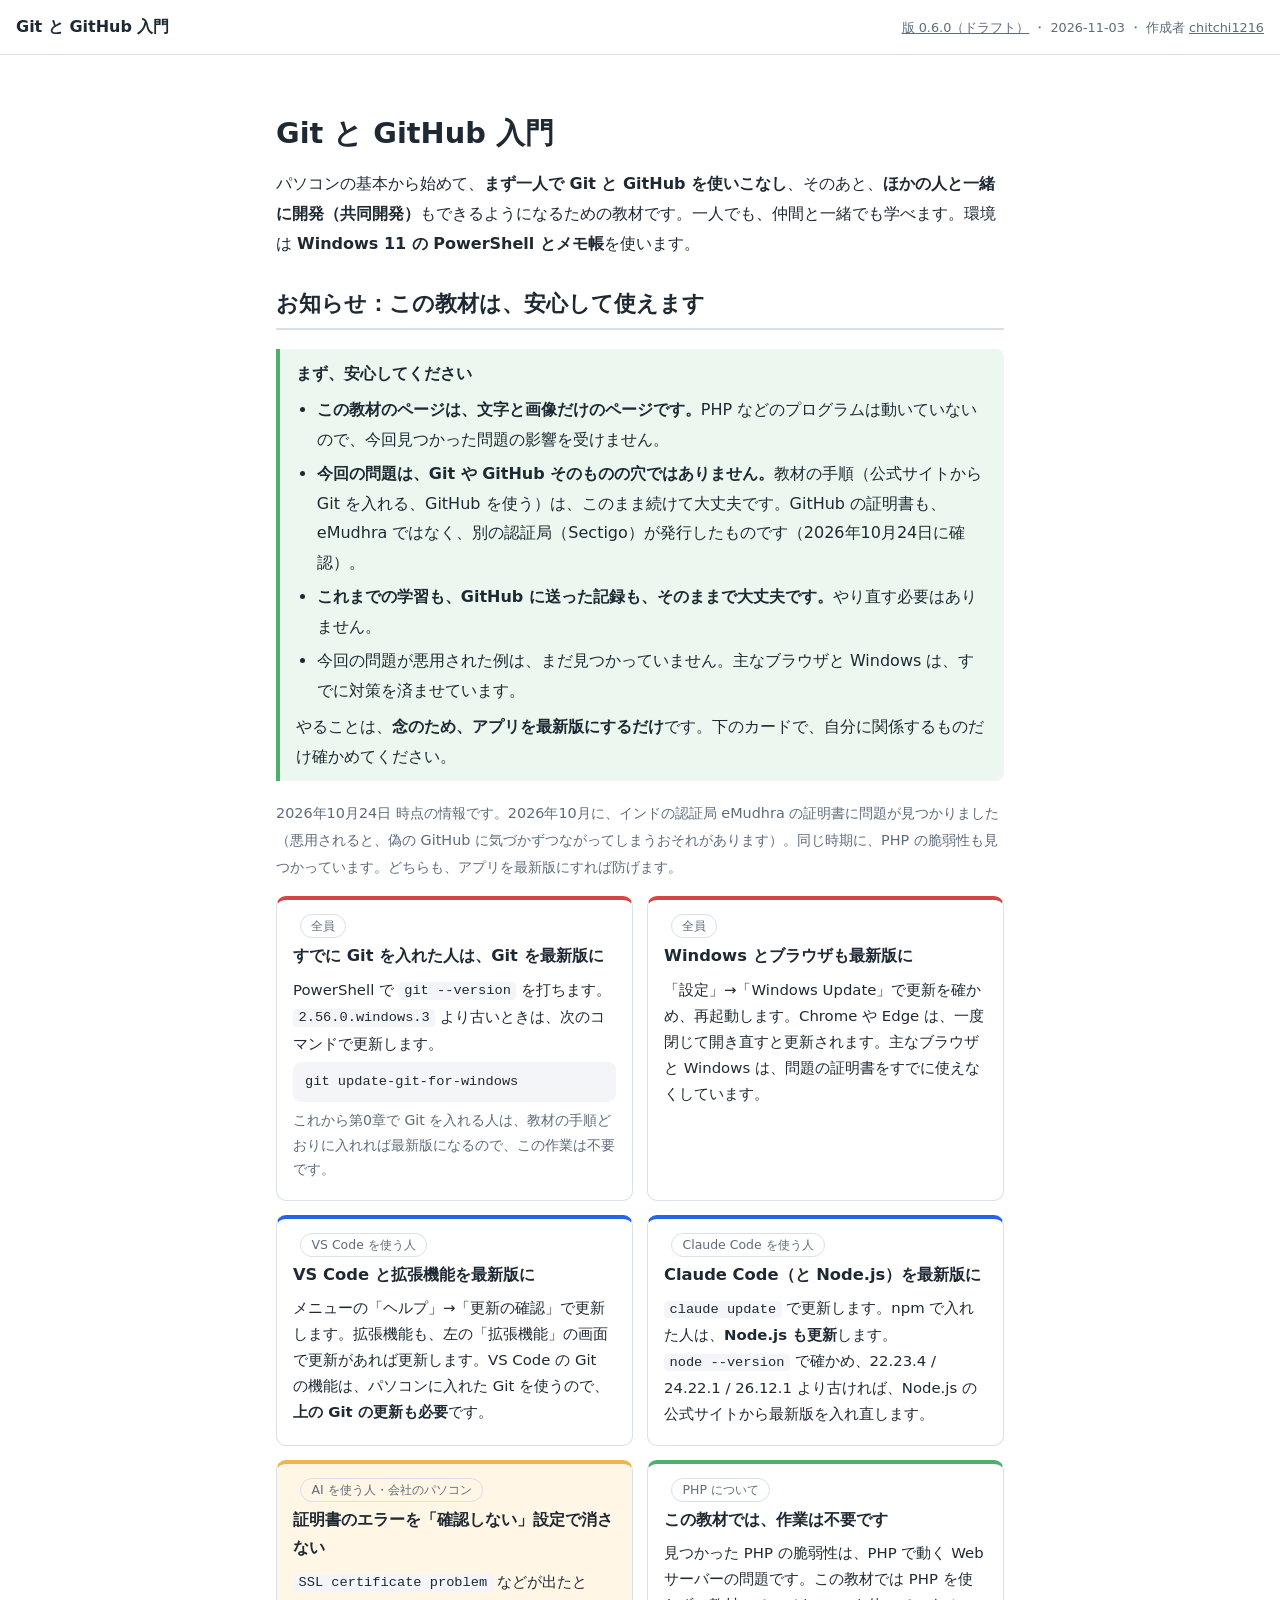
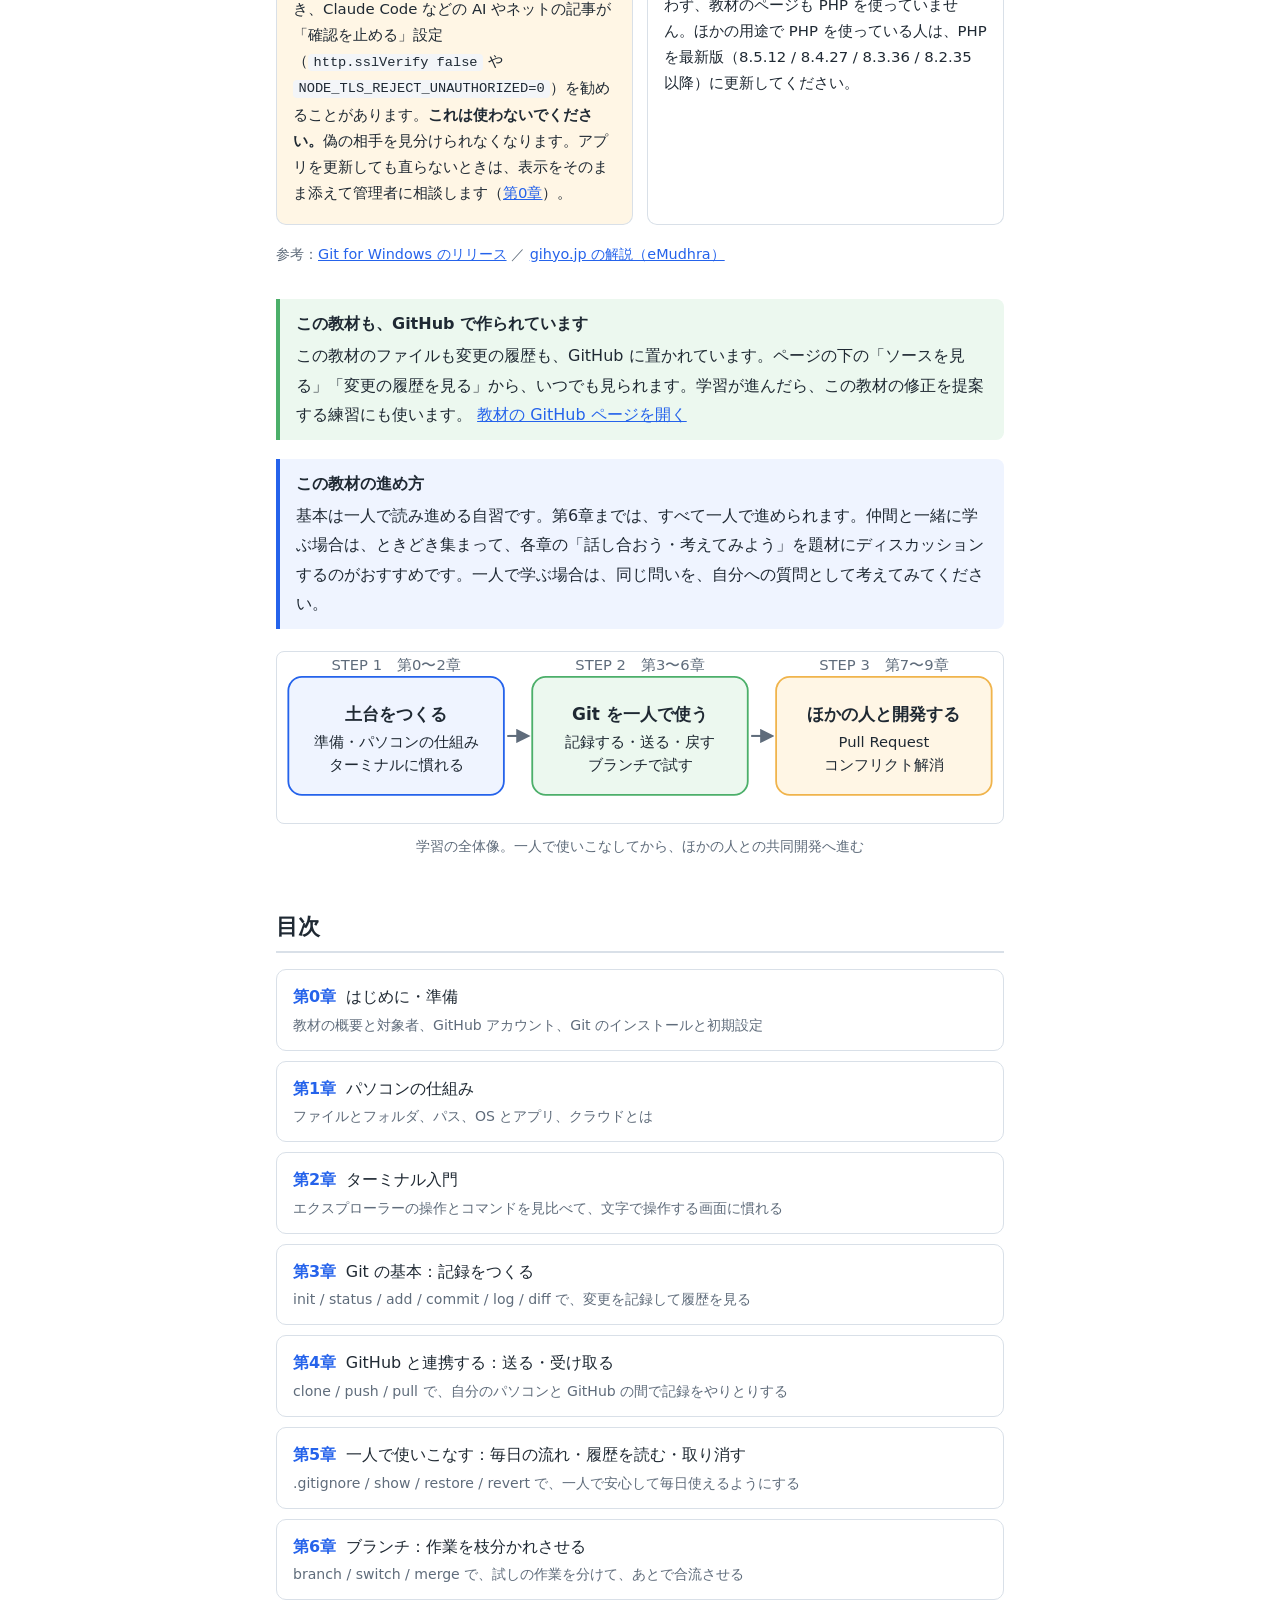
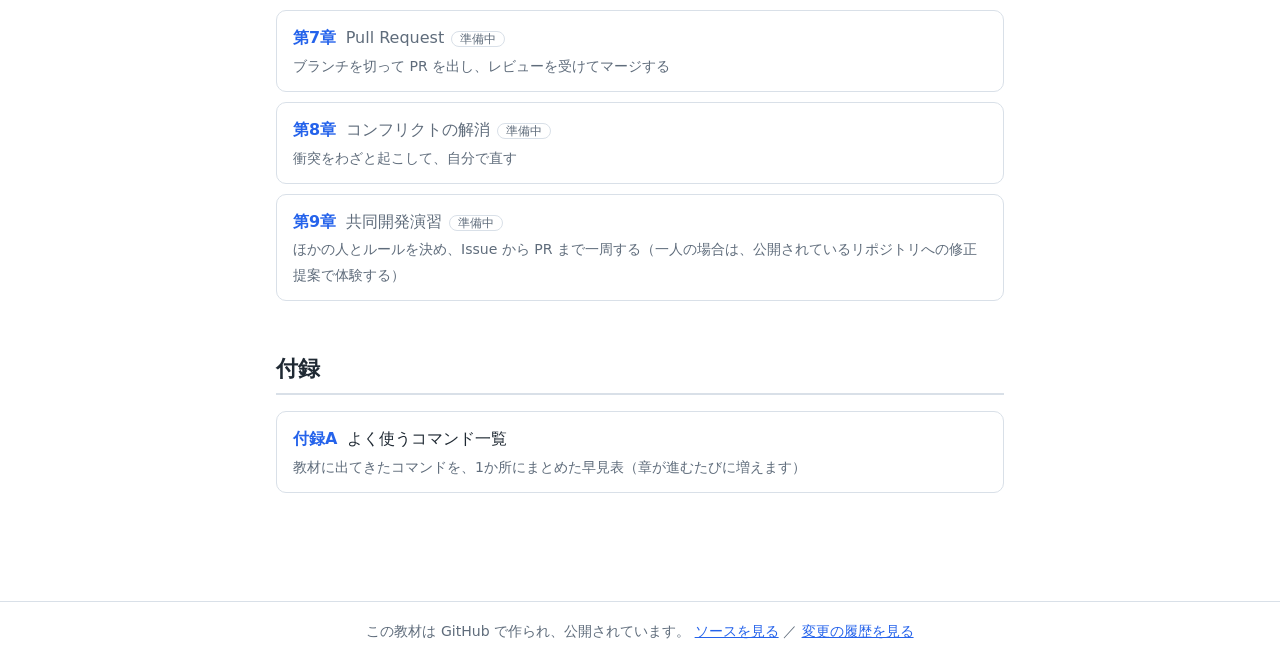
==== commit 5f42c4be: "補足ページ「動かして学ぶ：ディレクトリと現在地」を追加する（0.6.0） ディレクトリの概念でつまずく学習者向けに、フォルダの木と PowerShell 風の 画面がボタン操作で連動して動く補足ページ" ====
--- a/docs/index.html
+++ b/docs/index.html
@@ -9,7 +9,7 @@
 <link rel="stylesheet" href="style.css">
 </head>
 <body>
-<header class="site"><a class="title" href="index.html">Git と GitHub 入門</a><span class="ver"><!--ver--><a href="https://github.com/chitchi1216/git-github-textbook/blob/main/CHANGELOG.md">版 0.5.18（ドラフト）</a> ・ 2026-10-31 ・ 作成者 <a href="https://github.com/chitchi1216">chitchi1216</a><!--/ver--></span></header>
+<header class="site"><a class="title" href="index.html">Git と GitHub 入門</a><span class="ver"><!--ver--><a href="https://github.com/chitchi1216/git-github-textbook/blob/main/CHANGELOG.md">版 0.6.0（ドラフト）</a> ・ 2026-11-03 ・ 作成者 <a href="https://github.com/chitchi1216">chitchi1216</a><!--/ver--></span></header>
 <main class="wrap">
   <h1>Git と GitHub 入門</h1>
   <p>パソコンの基本から始めて、<strong>まず一人で Git と GitHub を使いこなし</strong>、そのあと、<strong>ほかの人と一緒に開発（共同開発）</strong>もできるようになるための教材です。一人でも、仲間と一緒でも学べます。環境は <strong>Windows 11 の PowerShell とメモ帳</strong>を使います。</p>
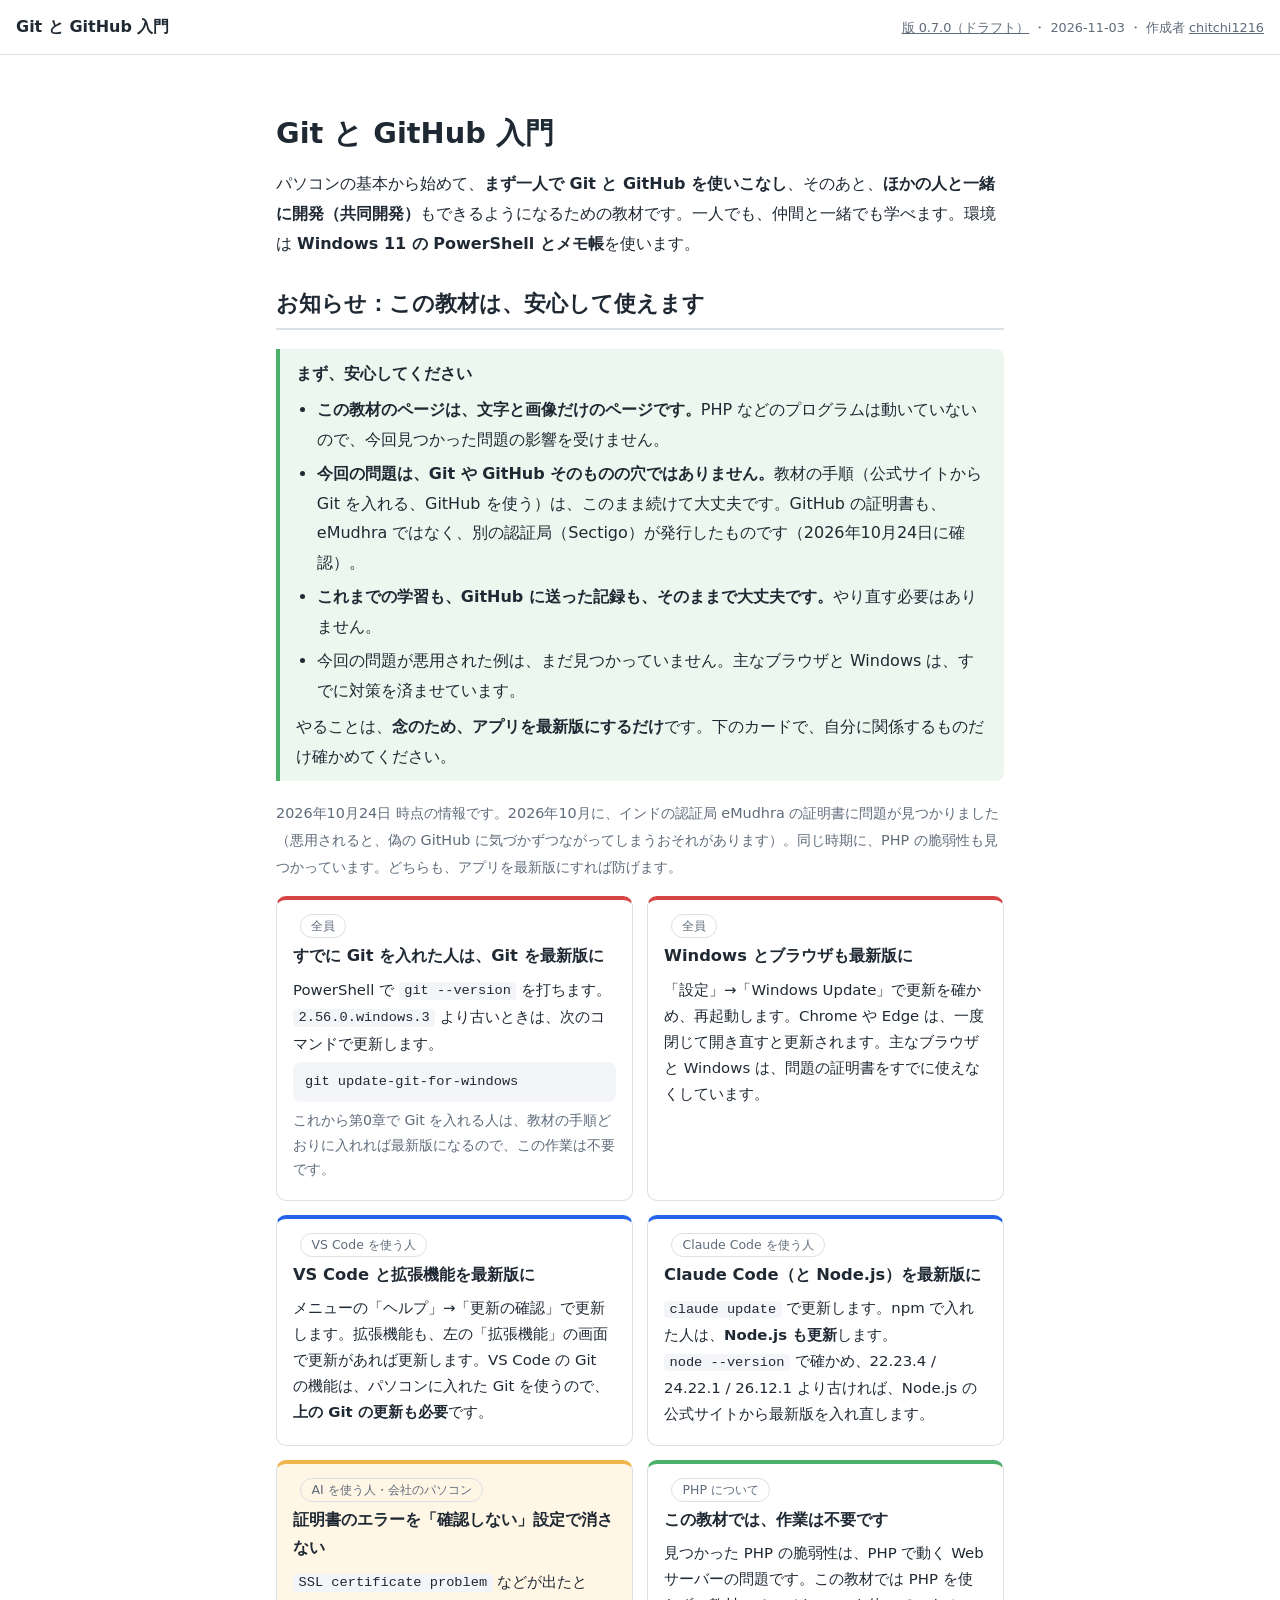
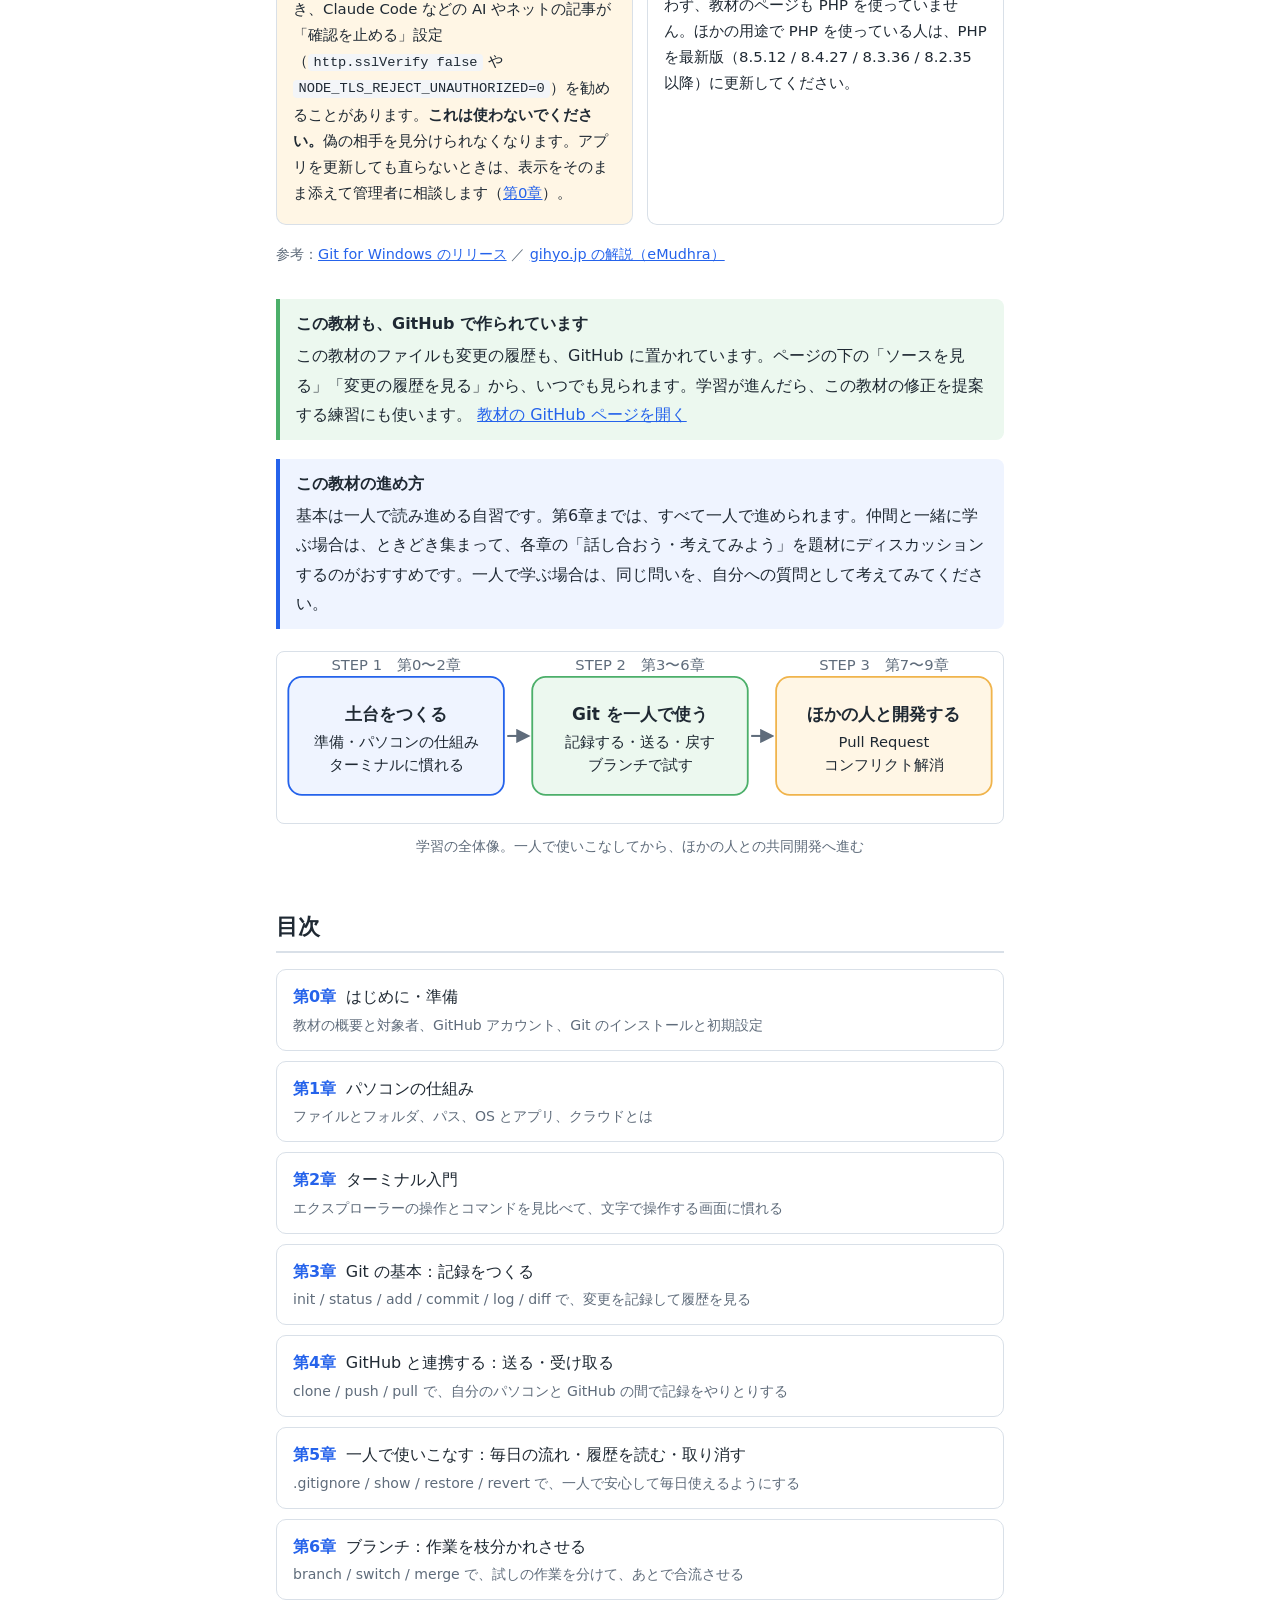
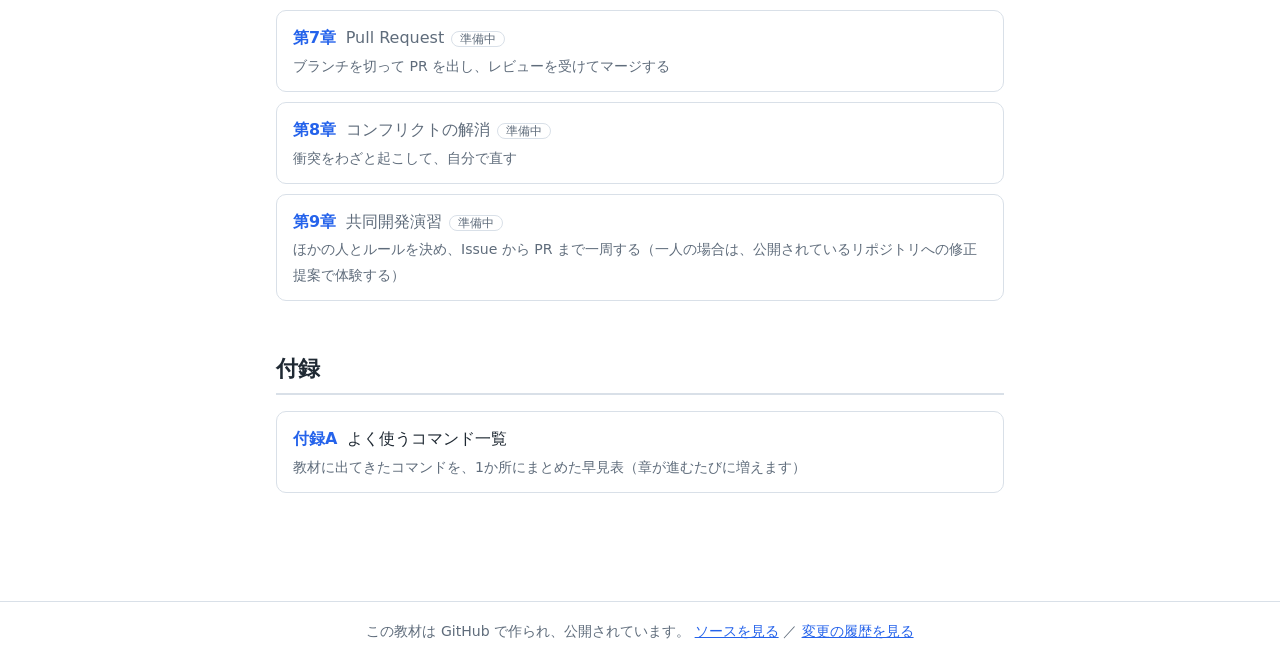
==== commit 17f6290b: "左サイドバーの目次を追加し、「動かして学ぶ」を目立たせる（0.7.0） 学習が進むと「今どの章のどこか」が分からなくなる、という声に応える。  - docs/toc.js / toc.css を新規追" ====
--- a/docs/index.html
+++ b/docs/index.html
@@ -9,7 +9,7 @@
 <link rel="stylesheet" href="style.css">
 </head>
 <body>
-<header class="site"><a class="title" href="index.html">Git と GitHub 入門</a><span class="ver"><!--ver--><a href="https://github.com/chitchi1216/git-github-textbook/blob/main/CHANGELOG.md">版 0.6.0（ドラフト）</a> ・ 2026-11-03 ・ 作成者 <a href="https://github.com/chitchi1216">chitchi1216</a><!--/ver--></span></header>
+<header class="site"><a class="title" href="index.html">Git と GitHub 入門</a><span class="ver"><!--ver--><a href="https://github.com/chitchi1216/git-github-textbook/blob/main/CHANGELOG.md">版 0.7.0（ドラフト）</a> ・ 2026-11-03 ・ 作成者 <a href="https://github.com/chitchi1216">chitchi1216</a><!--/ver--></span></header>
 <main class="wrap">
   <h1>Git と GitHub 入門</h1>
   <p>パソコンの基本から始めて、<strong>まず一人で Git と GitHub を使いこなし</strong>、そのあと、<strong>ほかの人と一緒に開発（共同開発）</strong>もできるようになるための教材です。一人でも、仲間と一緒でも学べます。環境は <strong>Windows 11 の PowerShell とメモ帳</strong>を使います。</p>
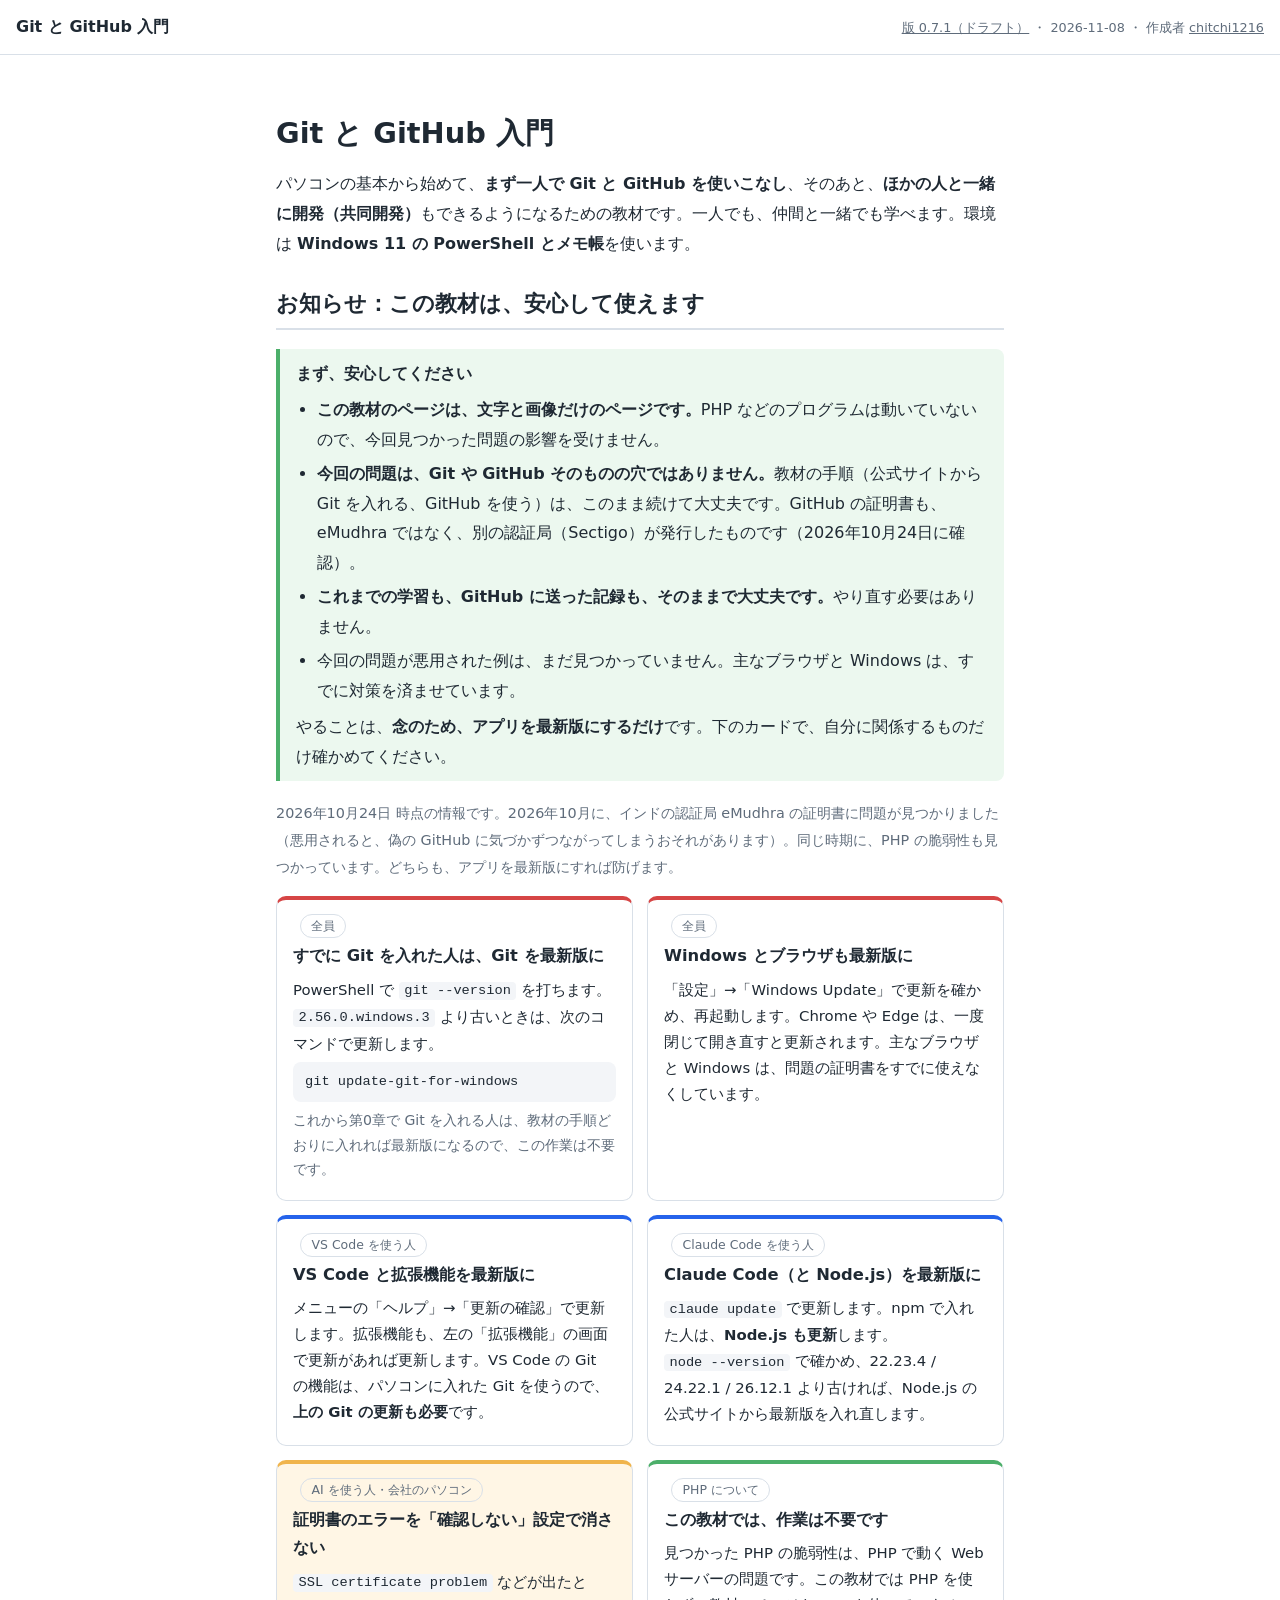
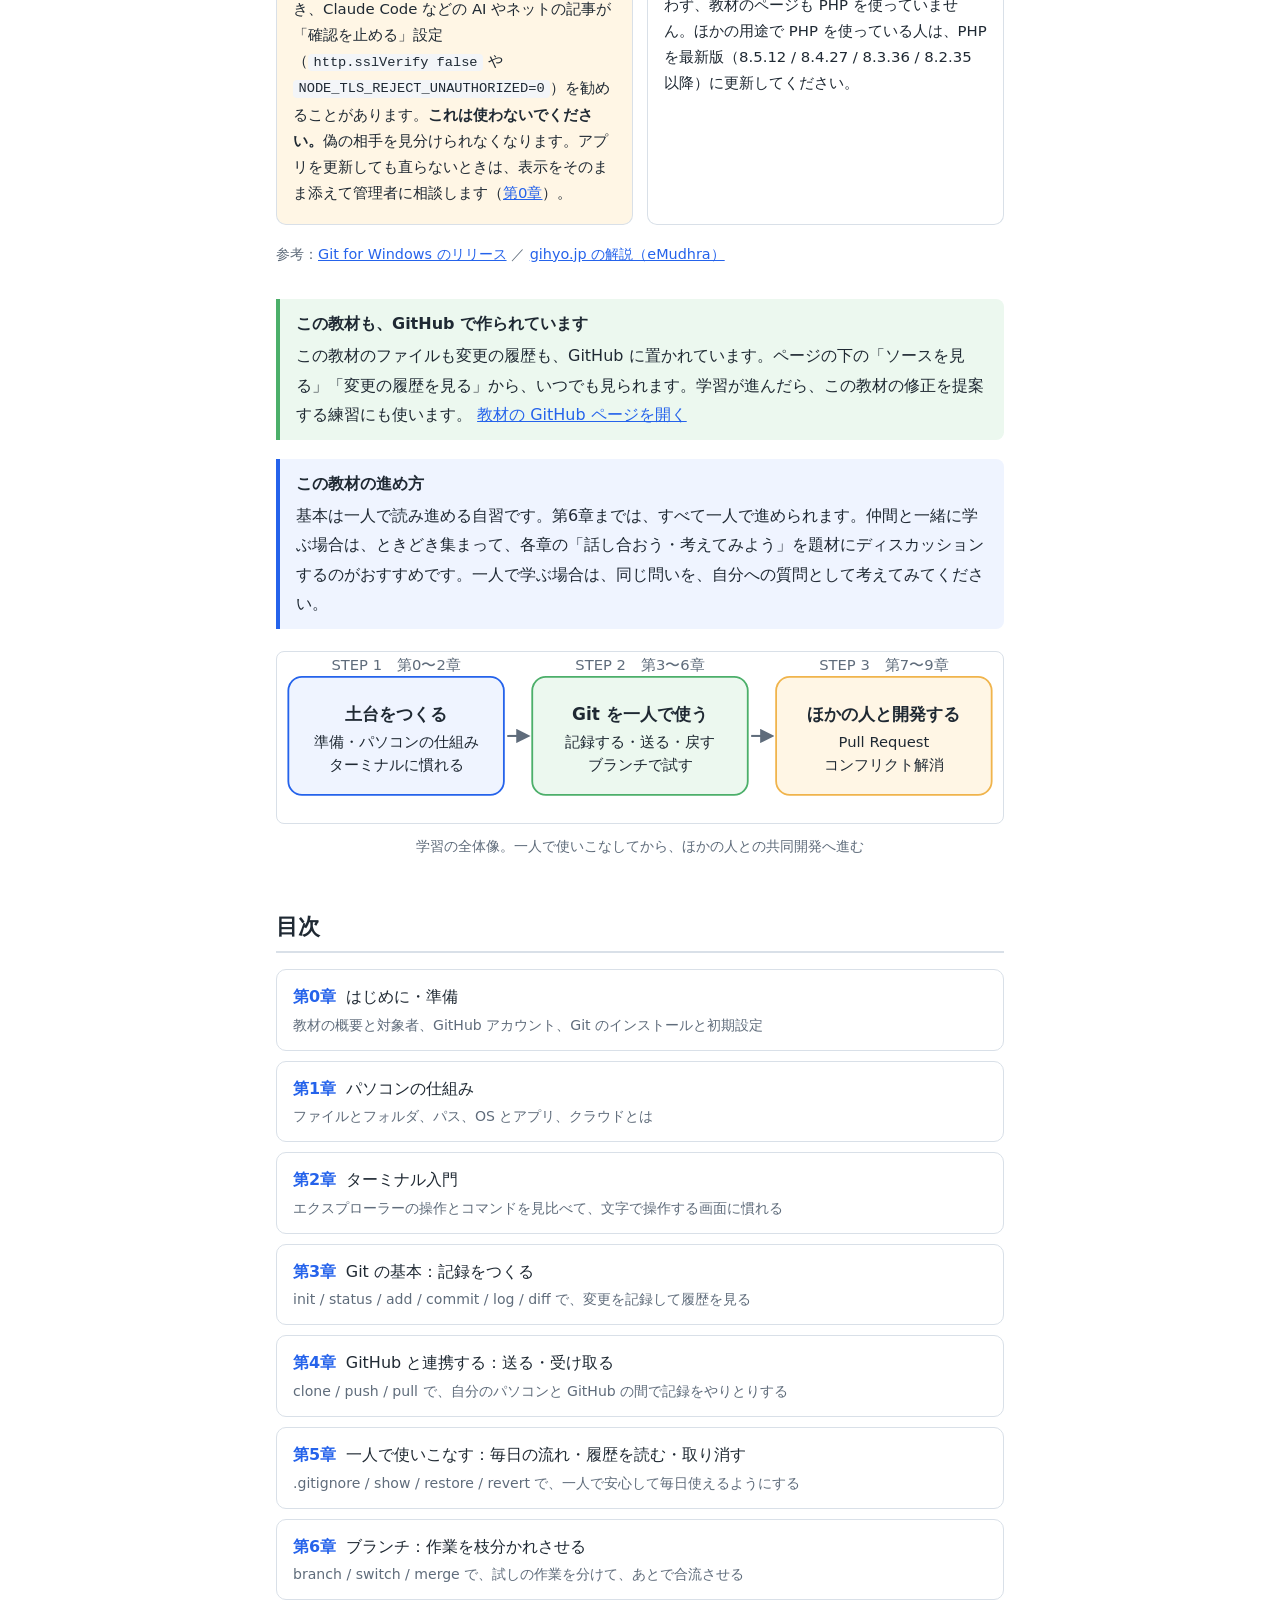
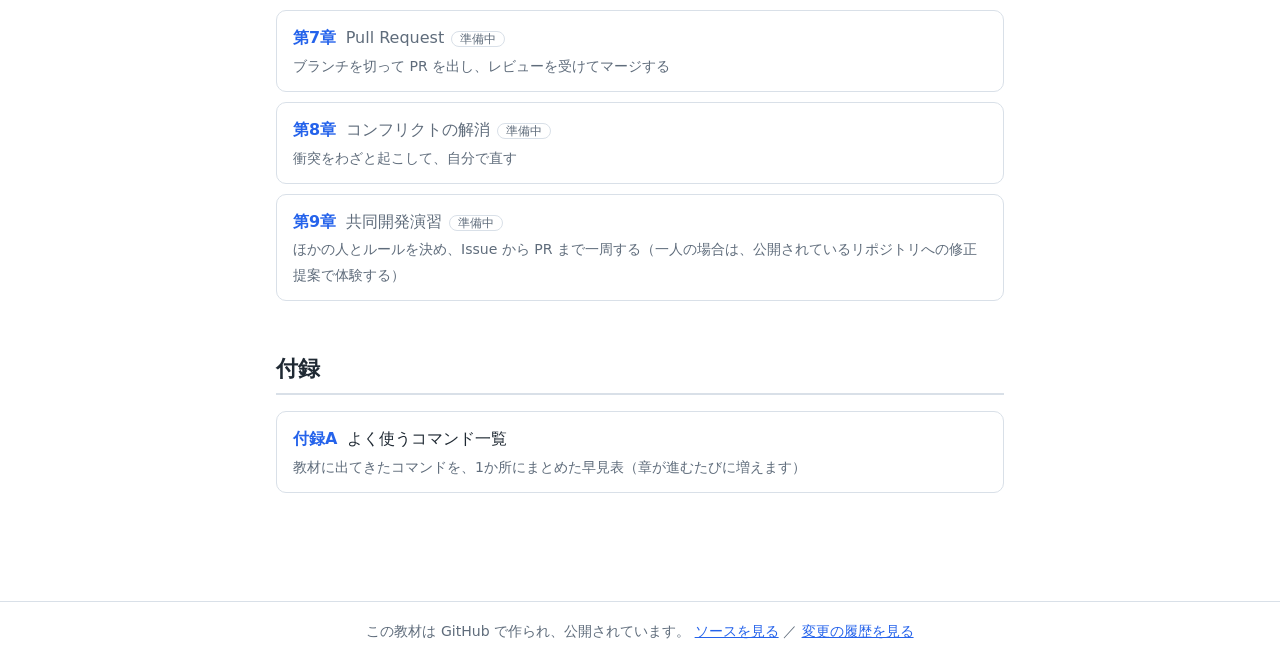
==== commit b079d43c: "第0章 0-7 に、全体を見渡す紹介動画を追加する（0.7.1） 第0話「PowerShell の使い方」と第1話「Git と GitHub の使い方」を つないだ1分9秒の動画。開き方、作業場所、コ" ====
--- a/docs/index.html
+++ b/docs/index.html
@@ -9,7 +9,7 @@
 <link rel="stylesheet" href="style.css">
 </head>
 <body>
-<header class="site"><a class="title" href="index.html">Git と GitHub 入門</a><span class="ver"><!--ver--><a href="https://github.com/chitchi1216/git-github-textbook/blob/main/CHANGELOG.md">版 0.7.0（ドラフト）</a> ・ 2026-11-03 ・ 作成者 <a href="https://github.com/chitchi1216">chitchi1216</a><!--/ver--></span></header>
+<header class="site"><a class="title" href="index.html">Git と GitHub 入門</a><span class="ver"><!--ver--><a href="https://github.com/chitchi1216/git-github-textbook/blob/main/CHANGELOG.md">版 0.7.1（ドラフト）</a> ・ 2026-11-08 ・ 作成者 <a href="https://github.com/chitchi1216">chitchi1216</a><!--/ver--></span></header>
 <main class="wrap">
   <h1>Git と GitHub 入門</h1>
   <p>パソコンの基本から始めて、<strong>まず一人で Git と GitHub を使いこなし</strong>、そのあと、<strong>ほかの人と一緒に開発（共同開発）</strong>もできるようになるための教材です。一人でも、仲間と一緒でも学べます。環境は <strong>Windows 11 の PowerShell とメモ帳</strong>を使います。</p>
--- a/docs/style.css
+++ b/docs/style.css
@@ -88,6 +88,9 @@
 .d .b0 { fill: var(--code-bg); stroke: var(--border); stroke-width: 1.4; }
 .d .ln { stroke: var(--muted); stroke-width: 1.8; fill: none; }
 .d .arrowhead { fill: var(--muted); }
+
+/* ---- 動画 ---- */
+figure.video video { display: block; width: 100%; height: auto; aspect-ratio: 16 / 9; background: #000; border: 1px solid var(--border); border-radius: 8px; }
 
 /* ---- スクリーンショット差し込み枠 ---- */
 figure.shot img { display: block; max-width: 100%; height: auto; margin: 0 auto; border: 1px solid var(--border); border-radius: 8px; }
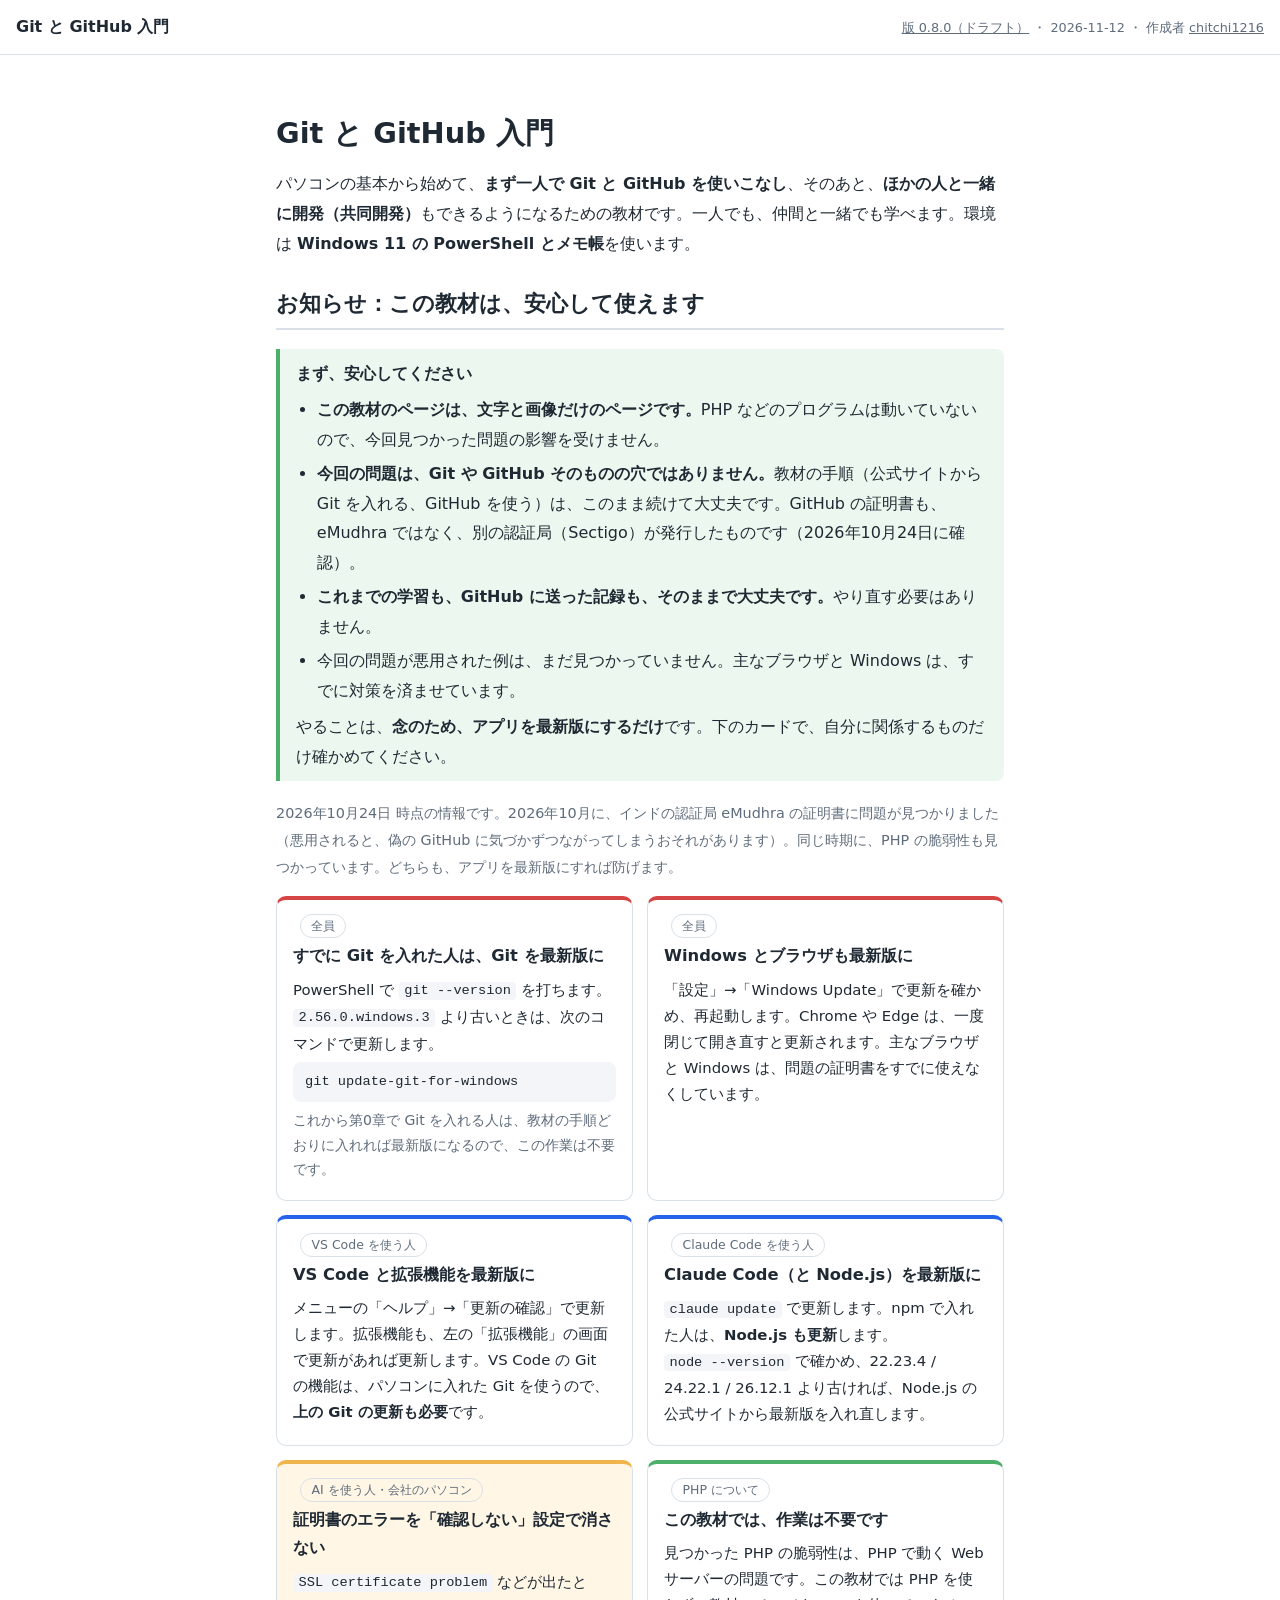
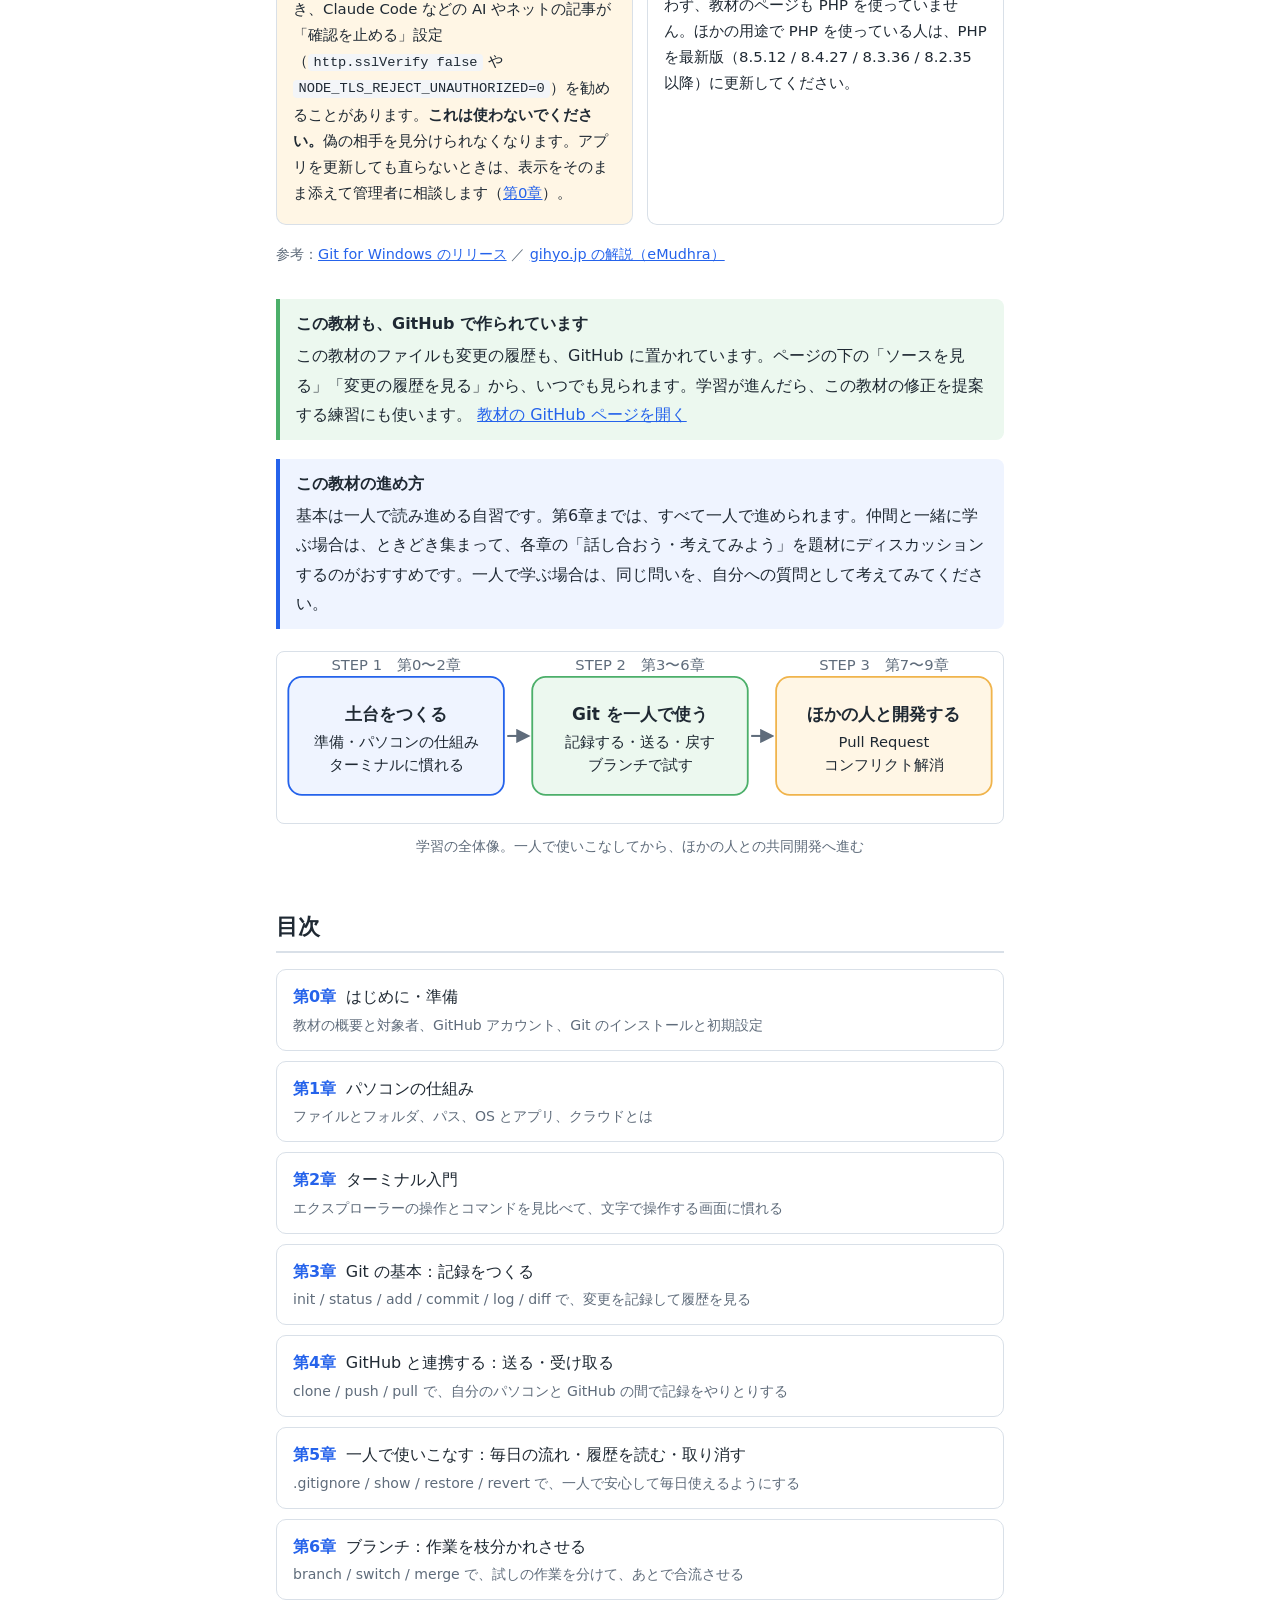
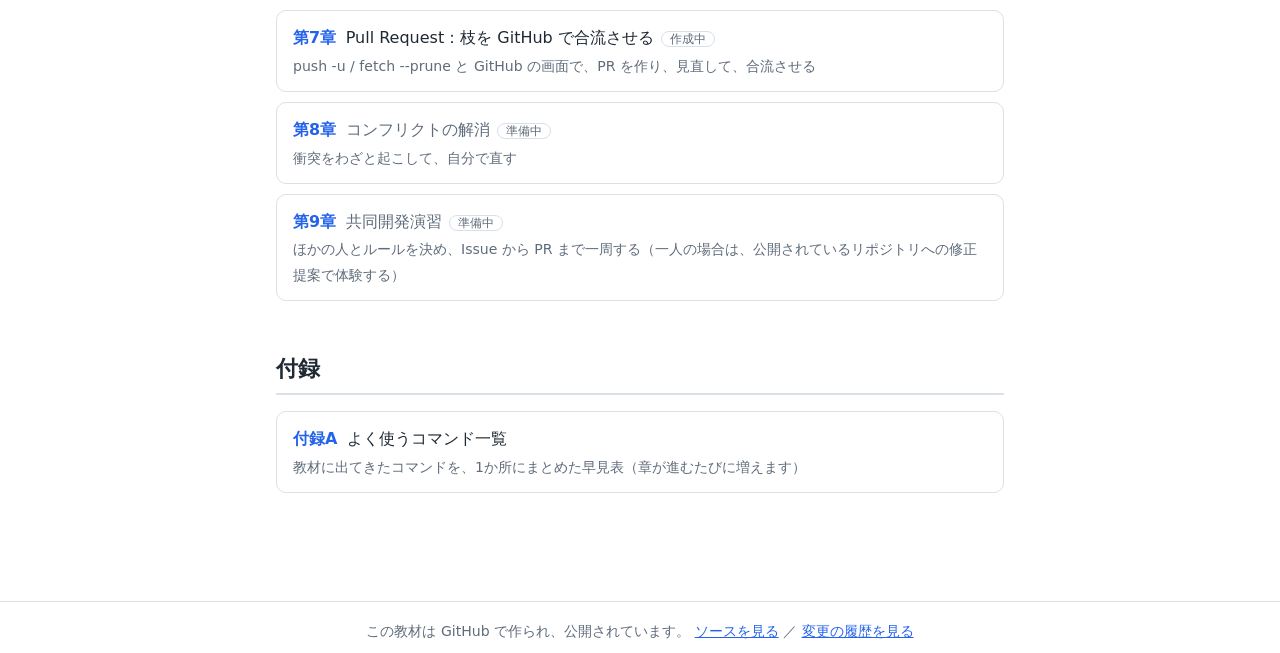
==== commit a76b4418: "第7章「Pull Request」を追加する（0.8.0） - 第7章（docs/chapter-07.html）を追加。一人で完走できる流れ（枝を push → PR を作る → Files cha" ====
--- a/docs/index.html
+++ b/docs/index.html
@@ -9,7 +9,7 @@
 <link rel="stylesheet" href="style.css">
 </head>
 <body>
-<header class="site"><a class="title" href="index.html">Git と GitHub 入門</a><span class="ver"><!--ver--><a href="https://github.com/chitchi1216/git-github-textbook/blob/main/CHANGELOG.md">版 0.7.1（ドラフト）</a> ・ 2026-11-08 ・ 作成者 <a href="https://github.com/chitchi1216">chitchi1216</a><!--/ver--></span></header>
+<header class="site"><a class="title" href="index.html">Git と GitHub 入門</a><span class="ver"><!--ver--><a href="https://github.com/chitchi1216/git-github-textbook/blob/main/CHANGELOG.md">版 0.8.0（ドラフト）</a> ・ 2026-11-12 ・ 作成者 <a href="https://github.com/chitchi1216">chitchi1216</a><!--/ver--></span></header>
 <main class="wrap">
   <h1>Git と GitHub 入門</h1>
   <p>パソコンの基本から始めて、<strong>まず一人で Git と GitHub を使いこなし</strong>、そのあと、<strong>ほかの人と一緒に開発（共同開発）</strong>もできるようになるための教材です。一人でも、仲間と一緒でも学べます。環境は <strong>Windows 11 の PowerShell とメモ帳</strong>を使います。</p>
@@ -108,7 +108,7 @@
     <li><a href="chapter-04.html"><span class="no">第4章</span>GitHub と連携する：送る・受け取る<span class="desc">clone / push / pull で、自分のパソコンと GitHub の間で記録をやりとりする</span></a></li>
     <li><a href="chapter-05.html"><span class="no">第5章</span>一人で使いこなす：毎日の流れ・履歴を読む・取り消す<span class="desc">.gitignore / show / restore / revert で、一人で安心して毎日使えるようにする</span></a></li>
     <li><a href="chapter-06.html"><span class="no">第6章</span>ブランチ：作業を枝分かれさせる<span class="desc">branch / switch / merge で、試しの作業を分けて、あとで合流させる</span></a></li>
-    <li class="soon"><a href="#"><span class="no">第7章</span>Pull Request<span class="tag">準備中</span><span class="desc">ブランチを切って PR を出し、レビューを受けてマージする</span></a></li>
+    <li><a href="chapter-07.html"><span class="no">第7章</span>Pull Request：枝を GitHub で合流させる<span class="tag">作成中</span><span class="desc">push -u / fetch --prune と GitHub の画面で、PR を作り、見直して、合流させる</span></a></li>
     <li class="soon"><a href="#"><span class="no">第8章</span>コンフリクトの解消<span class="tag">準備中</span><span class="desc">衝突をわざと起こして、自分で直す</span></a></li>
     <li class="soon"><a href="#"><span class="no">第9章</span>共同開発演習<span class="tag">準備中</span><span class="desc">ほかの人とルールを決め、Issue から PR まで一周する（一人の場合は、公開されているリポジトリへの修正提案で体験する）</span></a></li>
   </ol>
